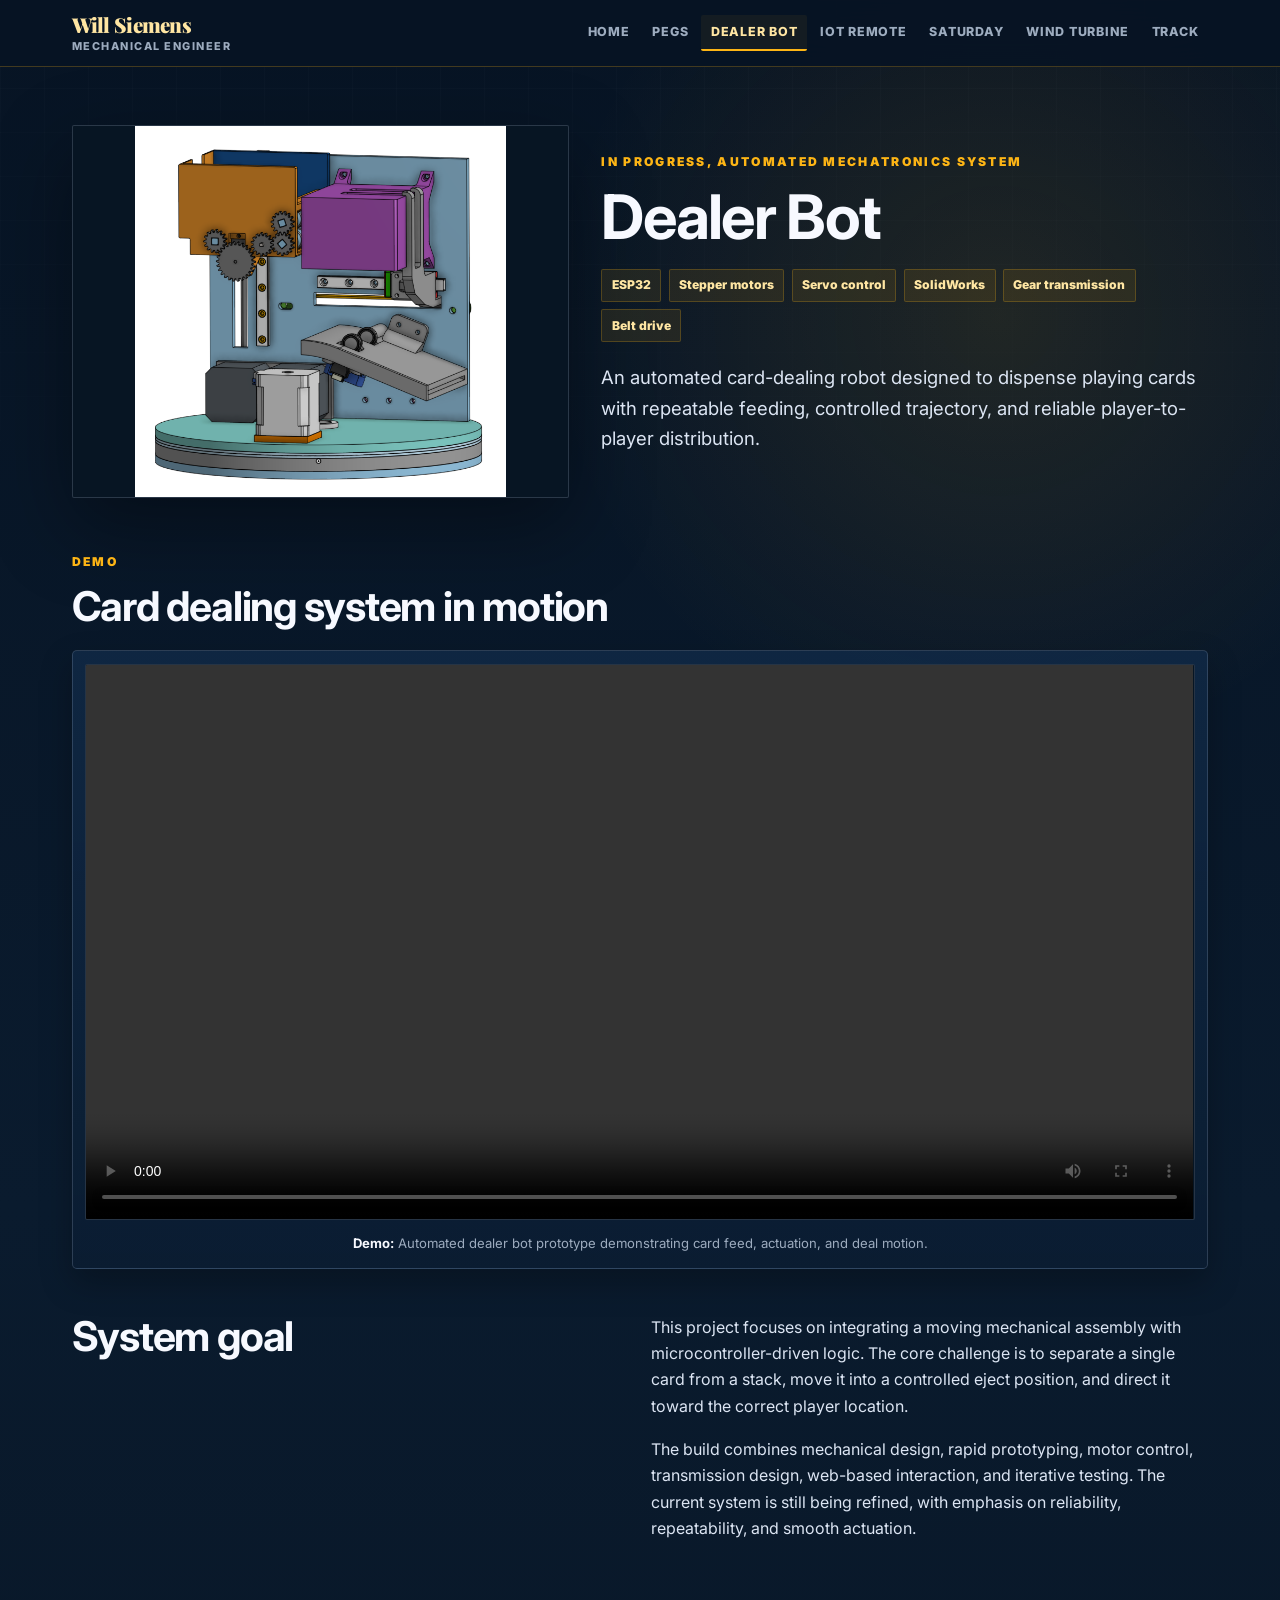
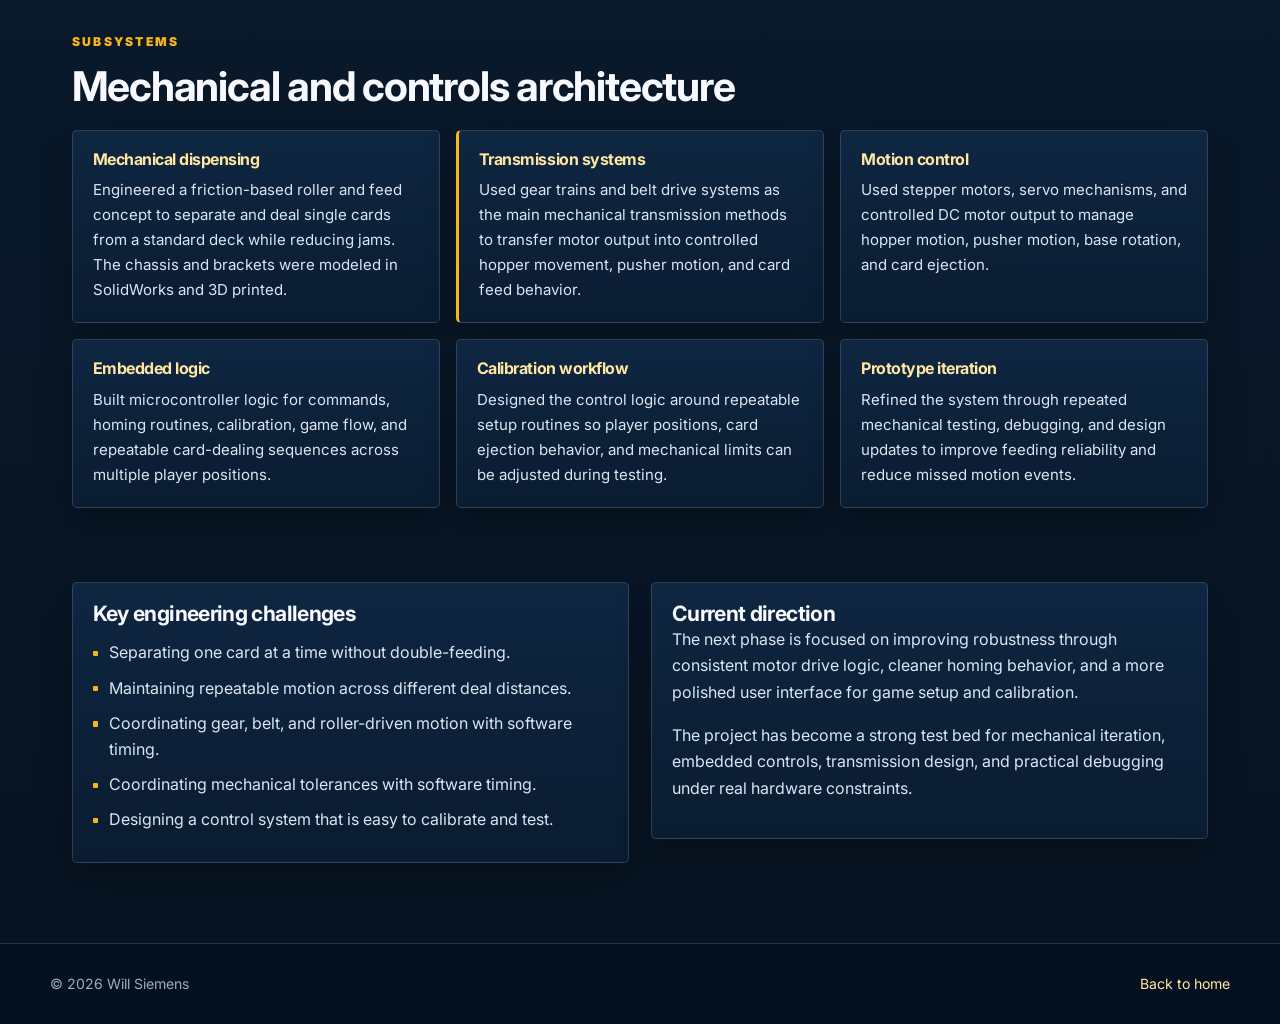
==== dealer-bot.html @ 1d6b85e0 "Update dealer-bot.html" ====
<!DOCTYPE html>
<html lang="en">
<head>
    <meta charset="UTF-8">
    <meta name="viewport" content="width=device-width, initial-scale=1.0">
    <title>Dealer Bot | Will Siemens</title>
    <meta name="description" content="Automated dealer bot mechatronics project by Will Siemens, integrating mechanical dispensing, motors, transmission systems, and embedded control.">
    <link rel="preconnect" href="https://fonts.googleapis.com">
    <link rel="preconnect" href="https://fonts.gstatic.com" crossorigin>
    <link href="https://fonts.googleapis.com/css2?family=Inter:wght@400;500;600;700;800;900&family=Playfair+Display:wght@700;800;900&display=swap" rel="stylesheet">
    <link rel="stylesheet" href="style.css">
    <script src="script.js" defer></script>

    <style>
        /* Dealer Bot page-only video styling */
        .demo-video-box {
            background: linear-gradient(180deg, rgba(16, 41, 70, 0.86), rgba(11, 29, 50, 0.94));
            border: 1px solid var(--line);
            border-radius: var(--radius);
            box-shadow: var(--shadow-sm);
            padding: 0.8rem;
            overflow: hidden;
        }

        .demo-video-box video {
            width: 100%;
            display: block;
            border-radius: var(--radius-sm);
            background: #071523;
            border: 1px solid rgba(179, 194, 218, 0.18);
            max-height: 660px;
            object-fit: contain;
        }

        .demo-video-box .caption {
            margin-top: 0.8rem;
        }

        .dealer-highlight {
            border-left: 3px solid var(--california-gold);
        }
    </style>
</head>
<body>
    <header class="site-header">
        <nav class="nav-shell" aria-label="Primary navigation">
            <a class="brand" href="index.html">
                <span class="brand-name">Will Siemens</span>
                <span class="brand-tagline">Mechanical Engineer</span>
            </a>
            <ul class="nav-links">
                <li><a href="index.html">Home</a></li>
                <li><a href="pegs.html">PeGS</a></li>
                <li><a class="active" href="dealer-bot.html" aria-current="page">Dealer Bot</a></li>
                <li><a href="iot-remote.html">IoT Remote</a></li>
                <li><a href="saturday-projects.html">Saturday</a></li>
                <li><a href="wind-turbine.html">Wind Turbine</a></li>
                <li><a href="track.html">Track</a></li>
            </ul>
        </nav>
    </header>

    <main class="page-shell">
        <section class="project-hero reverse">
            <div class="project-copy">
                <p class="eyebrow">In progress, automated mechatronics system</p>
                <h1>Dealer Bot</h1>
                <div class="project-meta">
                    <span class="meta-pill">ESP32</span>
                    <span class="meta-pill">Stepper motors</span>
                    <span class="meta-pill">Servo control</span>
                    <span class="meta-pill">SolidWorks</span>
                    <span class="meta-pill">Gear transmission</span>
                    <span class="meta-pill">Belt drive</span>
                </div>
                <p class="lede">An automated card-dealing robot designed to dispense playing cards with repeatable feeding, controlled trajectory, and reliable player-to-player distribution.</p>
            </div>
            <div class="project-media contain">
                <img src="photos/Screenshot 2026-03-20 115500.png" alt="Dealer bot CAD or prototype image">
            </div>
        </section>

        <section class="section-tight">
            <div class="section-header">
                <div>
                    <p class="eyebrow">Demo</p>
                    <h2>Card dealing system in motion</h2>
                </div>
            </div>

            <div class="demo-video-box">
                <video controls preload="metadata" playsinline>
                    <source src="photos/Demo.MOV" type="video/quicktime">
                    Your browser does not support this video format. Try converting Demo.MOV to Demo.mp4 and updating the source path.
                </video>
                <p class="caption"><strong>Demo:</strong> Automated dealer bot prototype demonstrating card feed, actuation, and deal motion.</p>
            </div>
        </section>

        <section class="two-column section-tight">
            <div>
                <h2>System goal</h2>
            </div>
            <div>
                <p>This project focuses on integrating a moving mechanical assembly with microcontroller-driven logic. The core challenge is to separate a single card from a stack, move it into a controlled eject position, and direct it toward the correct player location.</p>
                <p>The build combines mechanical design, rapid prototyping, motor control, transmission design, web-based interaction, and iterative testing. The current system is still being refined, with emphasis on reliability, repeatability, and smooth actuation.</p>
            </div>
        </section>

        <section class="section">
            <div class="section-header">
                <div>
                    <p class="eyebrow">Subsystems</p>
                    <h2>Mechanical and controls architecture</h2>
                </div>
            </div>
            <div class="specs-grid">
                <div class="spec-box">
                    <h4>Mechanical dispensing</h4>
                    <p>Engineered a friction-based roller and feed concept to separate and deal single cards from a standard deck while reducing jams. The chassis and brackets were modeled in SolidWorks and 3D printed.</p>
                </div>
                <div class="spec-box dealer-highlight">
                    <h4>Transmission systems</h4>
                    <p>Used gear trains and belt drive systems as the main mechanical transmission methods to transfer motor output into controlled hopper movement, pusher motion, and card feed behavior.</p>
                </div>
                <div class="spec-box">
                    <h4>Motion control</h4>
                    <p>Used stepper motors, servo mechanisms, and controlled DC motor output to manage hopper motion, pusher motion, base rotation, and card ejection.</p>
                </div>
                <div class="spec-box">
                    <h4>Embedded logic</h4>
                    <p>Built microcontroller logic for commands, homing routines, calibration, game flow, and repeatable card-dealing sequences across multiple player positions.</p>
                </div>
                <div class="spec-box">
                    <h4>Calibration workflow</h4>
                    <p>Designed the control logic around repeatable setup routines so player positions, card ejection behavior, and mechanical limits can be adjusted during testing.</p>
                </div>
                <div class="spec-box">
                    <h4>Prototype iteration</h4>
                    <p>Refined the system through repeated mechanical testing, debugging, and design updates to improve feeding reliability and reduce missed motion events.</p>
                </div>
            </div>
        </section>

        <section class="section two-column">
            <div class="feature-panel">
                <h3>Key engineering challenges</h3>
                <ul class="clean-list">
                    <li>Separating one card at a time without double-feeding.</li>
                    <li>Maintaining repeatable motion across different deal distances.</li>
                    <li>Coordinating gear, belt, and roller-driven motion with software timing.</li>
                    <li>Coordinating mechanical tolerances with software timing.</li>
                    <li>Designing a control system that is easy to calibrate and test.</li>
                </ul>
            </div>
            <div class="feature-panel">
                <h3>Current direction</h3>
                <p>The next phase is focused on improving robustness through consistent motor drive logic, cleaner homing behavior, and a more polished user interface for game setup and calibration.</p>
                <p>The project has become a strong test bed for mechanical iteration, embedded controls, transmission design, and practical debugging under real hardware constraints.</p>
            </div>
        </section>
    </main>

    <footer class="site-footer">
        <div class="footer-shell">
            <span>© 2026 Will Siemens</span>
            <span><a href="index.html">Back to home</a></span>
        </div>
    </footer>
</body>
</html>
---- style.css ----
/* ============================================================
   Will Siemens Portfolio
   Dark UC Berkeley inspired static portfolio styling
   ============================================================ */

:root {
    --berkeley-blue: #003262;
    --berkeley-blue-dark: #061423;
    --berkeley-blue-deep: #081a2d;
    --berkeley-blue-mid: #102746;
    --california-gold: #fdb515;
    --gold-deep: #caa54b;
    --gold-soft: #ffe6a3;
    --ink: #f7f9ff;
    --ink-soft: #dce5f3;
    --muted: #9dacbf;
    --surface: #0c1d33;
    --surface-2: #102946;
    --surface-3: #162f4f;
    --line: rgba(179, 194, 218, 0.2);
    --line-strong: rgba(253, 181, 21, 0.45);
    --shadow-sm: 0 14px 32px rgba(0, 0, 0, 0.26);
    --shadow-md: 0 28px 80px rgba(0, 0, 0, 0.38);
    --radius: 5px;
    --radius-sm: 2px;
    --max-width: 1180px;
}

* {
    box-sizing: border-box;
    margin: 0;
    padding: 0;
}

html {
    scroll-behavior: smooth;
    background: var(--berkeley-blue-dark);
}

body {
    font-family: "Inter", -apple-system, BlinkMacSystemFont, "Segoe UI", sans-serif;
    color: var(--ink);
    background:
        radial-gradient(circle at 78% 12%, rgba(253, 181, 21, 0.1), transparent 28rem),
        linear-gradient(180deg, #071424 0%, #0a1b2e 46%, #071321 100%);
    line-height: 1.65;
    min-height: 100vh;
    -webkit-font-smoothing: antialiased;
    text-rendering: optimizeLegibility;
}

body::before {
    content: "";
    position: fixed;
    inset: 0;
    pointer-events: none;
    background-image:
        linear-gradient(rgba(255, 255, 255, 0.022) 1px, transparent 1px),
        linear-gradient(90deg, rgba(255, 255, 255, 0.022) 1px, transparent 1px);
    background-size: 44px 44px;
    mask-image: linear-gradient(180deg, rgba(0, 0, 0, 0.7), transparent 74%);
}

img {
    max-width: 100%;
    display: block;
}

a {
    color: inherit;
}

p {
    color: var(--ink-soft);
    font-size: 1rem;
    margin-bottom: 1.05rem;
}

ul {
    padding-left: 1.15rem;
    color: var(--ink-soft);
}

li {
    margin-bottom: 0.55rem;
}

strong {
    color: var(--ink);
}

/* Header */
.site-header {
    position: sticky;
    top: 0;
    z-index: 20;
    background: rgba(7, 20, 36, 0.93);
    border-bottom: 1px solid rgba(253, 181, 21, 0.24);
    backdrop-filter: blur(18px);
}

.nav-shell {
    max-width: var(--max-width);
    margin: 0 auto;
    padding: 0.85rem 1.35rem;
    display: flex;
    align-items: center;
    justify-content: space-between;
    gap: 1.25rem;
}

.brand {
    text-decoration: none;
    display: flex;
    flex-direction: column;
    line-height: 1.1;
    min-width: 170px;
}

.brand-name {
    font-family: "Playfair Display", Georgia, serif;
    font-weight: 900;
    letter-spacing: -0.035em;
    font-size: 1.28rem;
    color: var(--gold-soft);
}

.brand-tagline {
    margin-top: 0.28rem;
    color: var(--muted);
    font-size: 0.68rem;
    font-weight: 800;
    letter-spacing: 0.14em;
    text-transform: uppercase;
}

.nav-links {
    display: flex;
    align-items: center;
    justify-content: flex-end;
    flex-wrap: wrap;
    gap: 0.18rem;
    list-style: none;
    padding: 0;
}

.nav-links li {
    margin: 0;
}

.nav-links a {
    display: inline-flex;
    align-items: center;
    min-height: 2.15rem;
    text-decoration: none;
    color: var(--muted);
    font-size: 0.78rem;
    font-weight: 800;
    letter-spacing: 0.06em;
    text-transform: uppercase;
    padding: 0.42rem 0.62rem;
    border-radius: var(--radius-sm);
    border-bottom: 2px solid transparent;
    transition: color 0.18s ease, border-color 0.18s ease, background 0.18s ease;
}

.nav-links a:hover,
.nav-links a.active {
    color: var(--gold-soft);
    background: rgba(253, 181, 21, 0.055);
    border-color: var(--california-gold);
}

/* Layout */
.page-shell {
    position: relative;
    z-index: 1;
    max-width: var(--max-width);
    margin: 0 auto;
    padding: 3.6rem 1.35rem 5rem;
}

.section {
    margin-top: 4.6rem;
}

.section-tight {
    margin-top: 2.8rem;
}

.section-header {
    display: flex;
    align-items: flex-end;
    justify-content: space-between;
    gap: 2rem;
    margin-bottom: 1.35rem;
}

.eyebrow {
    color: var(--california-gold);
    font-size: 0.76rem;
    font-weight: 900;
    letter-spacing: 0.19em;
    text-transform: uppercase;
    margin-bottom: 0.75rem;
}

h1,
h2,
h3,
h4 {
    color: var(--ink);
    letter-spacing: -0.03em;
    line-height: 1.08;
    overflow-wrap: anywhere;
}

h1 {
    font-size: clamp(2.45rem, 5.2vw, 4.6rem);
    max-width: 900px;
}

h2 {
    font-size: clamp(1.75rem, 3.2vw, 2.8rem);
}

h3 {
    font-size: clamp(1.16rem, 1.65vw, 1.55rem);
}

h4 {
    font-size: 1rem;
    margin-bottom: 0.65rem;
}

.lede {
    font-size: clamp(1.02rem, 1.45vw, 1.16rem);
    max-width: 760px;
    color: var(--ink-soft);
}

.muted {
    color: var(--muted);
}

/* Page reveal animation */
.reveal-on-scroll {
    opacity: 0;
    transform: translateY(18px);
    transition: opacity 0.65s ease, transform 0.65s ease;
}

.reveal-on-scroll.is-visible {
    opacity: 1;
    transform: translateY(0);
}

@media (prefers-reduced-motion: reduce) {
    html {
        scroll-behavior: auto;
    }

    .reveal-on-scroll {
        opacity: 1;
        transform: none;
        transition: none;
    }

    .btn,
    .project-card {
        transition: none;
    }
}

/* Buttons */
.button-row {
    display: flex;
    flex-wrap: wrap;
    gap: 0.75rem;
    margin-top: 1.45rem;
}

.btn {
    display: inline-flex;
    align-items: center;
    justify-content: center;
    text-decoration: none;
    border-radius: var(--radius-sm);
    padding: 0.78rem 1rem;
    min-height: 2.75rem;
    font-weight: 900;
    font-size: 0.86rem;
    letter-spacing: 0.01em;
    border: 1px solid transparent;
    transition: transform 0.18s ease, box-shadow 0.18s ease, background 0.18s ease, border-color 0.18s ease;
}

.btn:hover {
    transform: translateY(-2px);
}

.btn-primary {
    background: var(--california-gold);
    color: #061423;
    border-color: var(--california-gold);
    box-shadow: 0 13px 30px rgba(253, 181, 21, 0.18);
}

.btn-primary:hover {
    background: var(--gold-soft);
    border-color: var(--gold-soft);
}

.btn-secondary {
    background: rgba(255, 255, 255, 0.035);
    color: var(--ink);
    border-color: var(--line);
}

.btn-secondary:hover {
    background: rgba(255, 255, 255, 0.075);
    border-color: rgba(253, 181, 21, 0.32);
}

/* Home */
.home-hero {
    position: relative;
    display: grid;
    grid-template-columns: minmax(0, 1.04fr) minmax(280px, 0.72fr);
    gap: clamp(1.8rem, 5vw, 4.25rem);
    align-items: center;
    min-height: min(720px, calc(100vh - 5rem));
    padding: clamp(1.5rem, 4vw, 3rem) 0 clamp(2rem, 4vw, 3.5rem);
}

.home-hero::before {
    content: "";
    position: absolute;
    left: -1.35rem;
    right: -1.35rem;
    top: 0;
    bottom: 0;
    background:
        linear-gradient(90deg, rgba(253, 181, 21, 0.075), transparent 24%),
        linear-gradient(135deg, rgba(16, 41, 70, 0.82), rgba(8, 26, 45, 0.58));
    border-top: 1px solid rgba(253, 181, 21, 0.18);
    border-bottom: 1px solid rgba(253, 181, 21, 0.18);
    z-index: -1;
}

.home-copy {
    min-width: 0;
    padding: 1rem 0;
}

.home-title {
    font-family: "Playfair Display", Georgia, serif;
    font-size: clamp(4.1rem, 12vw, 8.4rem);
    line-height: 0.88;
    letter-spacing: -0.06em;
    max-width: 760px;
    margin: 0 0 1.25rem;
}

.home-title span {
    display: block;
}

.home-title span:last-child {
    color: var(--gold-deep);
}

.home-subtitle {
    color: var(--ink);
    font-size: clamp(1.2rem, 2.2vw, 1.6rem);
    font-weight: 700;
    letter-spacing: -0.03em;
    max-width: 680px;
    margin-bottom: 0.7rem;
}

.credential-line {
    color: var(--gold-soft);
    font-size: 0.88rem;
    font-weight: 850;
    letter-spacing: 0.08em;
    text-transform: uppercase;
    margin: 1.25rem 0 0.25rem;
}

.credential-line span {
    color: var(--muted);
    margin: 0 0.45rem;
}

.home-portrait {
    position: relative;
    min-width: 0;
}

.portrait-frame {
    position: relative;
    border: 1px solid rgba(253, 181, 21, 0.28);
    background: linear-gradient(180deg, rgba(255, 255, 255, 0.04), rgba(255, 255, 255, 0.01));
    padding: 0.7rem;
    box-shadow: var(--shadow-md);
}

.portrait-frame::before {
    content: "";
    position: absolute;
    left: -0.85rem;
    bottom: -0.85rem;
    width: 62%;
    height: 52%;
    border-left: 3px solid var(--california-gold);
    border-bottom: 3px solid var(--california-gold);
    z-index: -1;
}

.portrait-frame img {
    width: 100%;
    height: clamp(340px, 52vh, 540px);
    object-fit: cover;
    object-position: center 18%;
    border-radius: var(--radius-sm);
    filter: saturate(0.96) contrast(1.02);
}

.project-grid,
.skills-grid,
.specs-grid,
.stats-grid {
    display: grid;
    gap: 1rem;
}

.project-grid {
    grid-template-columns: repeat(3, minmax(0, 1fr));
}

.skills-grid,
.specs-grid {
    grid-template-columns: repeat(3, minmax(0, 1fr));
}

.card,
.project-card,
.spec-box,
.stat-card,
.feature-panel,
.image-box,
.media-card,
.credit-block {
    background: linear-gradient(180deg, rgba(16, 41, 70, 0.86), rgba(11, 29, 50, 0.94));
    border: 1px solid var(--line);
    border-radius: var(--radius);
    box-shadow: var(--shadow-sm);
}

.project-card {
    overflow: hidden;
    text-decoration: none;
    color: inherit;
    display: flex;
    flex-direction: column;
    min-height: 100%;
    transition: transform 0.2s ease, box-shadow 0.2s ease, border-color 0.2s ease;
}

.project-card:hover {
    transform: translateY(-4px);
    border-color: rgba(253, 181, 21, 0.42);
    box-shadow: var(--shadow-md);
}

.project-card img {
    width: 100%;
    height: 198px;
    object-fit: cover;
    border-bottom: 1px solid var(--line);
}

.project-card-body {
    padding: 1.1rem;
    display: flex;
    flex-direction: column;
    flex: 1;
}

.project-card-body p {
    font-size: 0.92rem;
    margin: 0;
}

.project-card-body h3 {
    margin-bottom: 0.55rem;
}

.tag-row {
    display: flex;
    flex-wrap: wrap;
    gap: 0.38rem;
    margin-top: auto;
    padding-top: 1rem;
}

.tag,
.meta-pill {
    display: inline-flex;
    align-items: center;
    border-radius: var(--radius-sm);
    background: rgba(253, 181, 21, 0.09);
    border: 1px solid rgba(253, 181, 21, 0.22);
    color: var(--gold-soft);
    font-weight: 850;
}

.tag {
    font-size: 0.68rem;
    padding: 0.24rem 0.46rem;
    letter-spacing: 0.02em;
}

.skill-card,
.feature-panel,
.spec-box {
    padding: 1.25rem;
}

.skill-card h4,
.spec-box h4 {
    color: var(--gold-soft);
}

.clean-list {
    list-style: none;
    padding: 0;
    margin-top: 0.85rem;
}

.clean-list li {
    position: relative;
    padding-left: 1rem;
}

.clean-list li::before {
    content: "";
    position: absolute;
    left: 0;
    top: 0.72rem;
    width: 0.34rem;
    height: 0.34rem;
    background: var(--california-gold);
    border-radius: 1px;
}

.contact-card {
    display: grid;
    grid-template-columns: minmax(0, 1fr) auto;
    gap: 2rem;
    align-items: center;
    background: linear-gradient(135deg, rgba(0, 50, 98, 0.9), rgba(11, 30, 51, 0.95));
    color: var(--ink);
    border: 1px solid var(--line-strong);
    border-left: 3px solid var(--california-gold);
    border-radius: var(--radius);
    padding: clamp(1.35rem, 3vw, 2.25rem);
    box-shadow: var(--shadow-md);
}

.contact-card h2,
.contact-card p {
    color: var(--ink);
}

.contact-card p {
    opacity: 0.82;
    margin-bottom: 0;
}

.contact-card .btn-primary {
    box-shadow: none;
}

.contact-card .btn-secondary {
    background: rgba(255, 255, 255, 0.06);
    color: var(--ink);
    border-color: rgba(255, 255, 255, 0.18);
}

/* Project pages */
.project-hero {
    display: grid;
    grid-template-columns: minmax(0, 1fr) minmax(300px, 0.82fr);
    gap: 2rem;
    align-items: center;
    margin-bottom: 3.4rem;
}

.project-hero h1 {
    font-size: clamp(2.4rem, 4.8vw, 4.35rem);
}

.project-hero.reverse {
    grid-template-columns: minmax(300px, 0.82fr) minmax(0, 1fr);
}

.project-hero.reverse .project-copy {
    order: 2;
}

.project-hero.reverse .project-media {
    order: 1;
}

.project-copy {
    min-width: 0;
}

.project-meta {
    display: flex;
    flex-wrap: wrap;
    gap: 0.48rem;
    margin: 1.15rem 0 1.25rem;
}

.meta-pill {
    padding: 0.34rem 0.58rem;
    font-size: 0.76rem;
}

.project-media {
    min-width: 0;
}

.project-media img,
.media-card img {
    width: 100%;
    border-radius: var(--radius-sm);
    object-fit: cover;
}

.project-media img {
    max-height: 500px;
    aspect-ratio: 4 / 3;
    border: 1px solid var(--line);
    box-shadow: var(--shadow-md);
}

.project-media.contain img,
.media-card.contain img {
    object-fit: contain;
    background: #071523;
}

.spec-box p {
    margin-bottom: 0;
    font-size: 0.94rem;
}

.image-box {
    padding: 0.72rem;
    margin: 0;
    overflow: hidden;
    align-self: start;
}

.image-box img {
    border-radius: var(--radius-sm);
    width: 100%;
    height: auto;
    max-height: 560px;
    object-fit: contain;
    background: #071523;
}

.image-box.image-photo img {
    height: min(52vw, 520px);
    object-fit: cover;
    object-position: center;
}

.image-box.image-compact img {
    max-height: 340px;
    object-fit: contain;
}

.caption {
    color: var(--muted);
    font-size: 0.82rem;
    margin: 0.75rem 0 0.05rem;
    text-align: center;
}

.two-column {
    display: grid;
    grid-template-columns: repeat(2, minmax(0, 1fr));
    gap: 1.35rem;
    align-items: start;
}

.media-grid {
    display: grid;
    grid-template-columns: repeat(2, minmax(0, 1fr));
    gap: 1rem;
    align-items: start;
}

.media-grid.four {
    grid-template-columns: repeat(4, minmax(0, 1fr));
}

.media-card {
    padding: 0.7rem;
}

.media-card img {
    aspect-ratio: 4 / 3;
}

.divider {
    height: 1px;
    background: linear-gradient(90deg, transparent, rgba(253, 181, 21, 0.48), transparent);
    margin: 3.5rem 0;
}

.stats-grid {
    grid-template-columns: repeat(3, minmax(0, 1fr));
}

.stat-card {
    text-align: center;
    padding: 1.65rem 1rem;
}

.stat-card big {
    display: block;
    font-size: clamp(2rem, 4vw, 3rem);
    line-height: 1;
    color: var(--california-gold);
    font-weight: 900;
    margin-bottom: 0.45rem;
    letter-spacing: -0.05em;
}

.stat-card span {
    color: var(--ink-soft);
    font-weight: 700;
}

.credit-block {
    padding: 1.15rem;
    color: var(--muted);
    font-size: 0.9rem;
}

.credit-block h4 {
    color: var(--gold-soft);
}

.site-footer {
    position: relative;
    z-index: 1;
    border-top: 1px solid var(--line);
    padding: 1.8rem 1.35rem;
    color: var(--muted);
    background: rgba(5, 17, 31, 0.75);
}

.footer-shell {
    max-width: var(--max-width);
    margin: 0 auto;
    display: flex;
    justify-content: space-between;
    gap: 1rem;
    flex-wrap: wrap;
    font-size: 0.88rem;
}

.footer-shell a {
    color: var(--gold-soft);
    text-decoration: none;
}

.footer-shell a:hover {
    text-decoration: underline;
}

/* Responsive */
@media (max-width: 1020px) {
    .home-hero,
    .project-hero,
    .project-hero.reverse,
    .contact-card {
        grid-template-columns: 1fr;
    }

    .project-hero.reverse .project-copy,
    .project-hero.reverse .project-media {
        order: initial;
    }

    .project-grid,
    .skills-grid,
    .specs-grid,
    .media-grid.four {
        grid-template-columns: repeat(2, minmax(0, 1fr));
    }

    .nav-shell {
        align-items: flex-start;
        flex-direction: column;
        gap: 0.85rem;
    }

    .nav-links {
        justify-content: flex-start;
    }

    .home-hero {
        min-height: auto;
    }

    .portrait-frame img {
        height: auto;
        min-height: 0;
        max-height: none;
        aspect-ratio: 16 / 10;
    }
}

@media (max-width: 700px) {
    .page-shell {
        padding: 2rem 1rem 4rem;
    }

    .section {
        margin-top: 3.2rem;
    }

    .section-tight {
        margin-top: 2.2rem;
    }

    .project-grid,
    .skills-grid,
    .specs-grid,
    .stats-grid,
    .two-column,
    .media-grid,
    .media-grid.four {
        grid-template-columns: 1fr;
    }

    .home-hero::before {
        left: -1rem;
        right: -1rem;
    }

    .home-title {
        font-size: clamp(3.35rem, 20vw, 5.5rem);
    }

    .credential-line {
        font-size: 0.76rem;
    }

    .nav-links a {
        padding: 0.4rem 0.52rem;
        font-size: 0.74rem;
    }

    h1,
    .project-hero h1 {
        font-size: 2.35rem;
    }

    h2 {
        font-size: 1.74rem;
    }

    .button-row {
        align-items: stretch;
    }

    .btn {
        width: 100%;
    }

    .image-box.image-photo img {
        height: auto;
    }
}
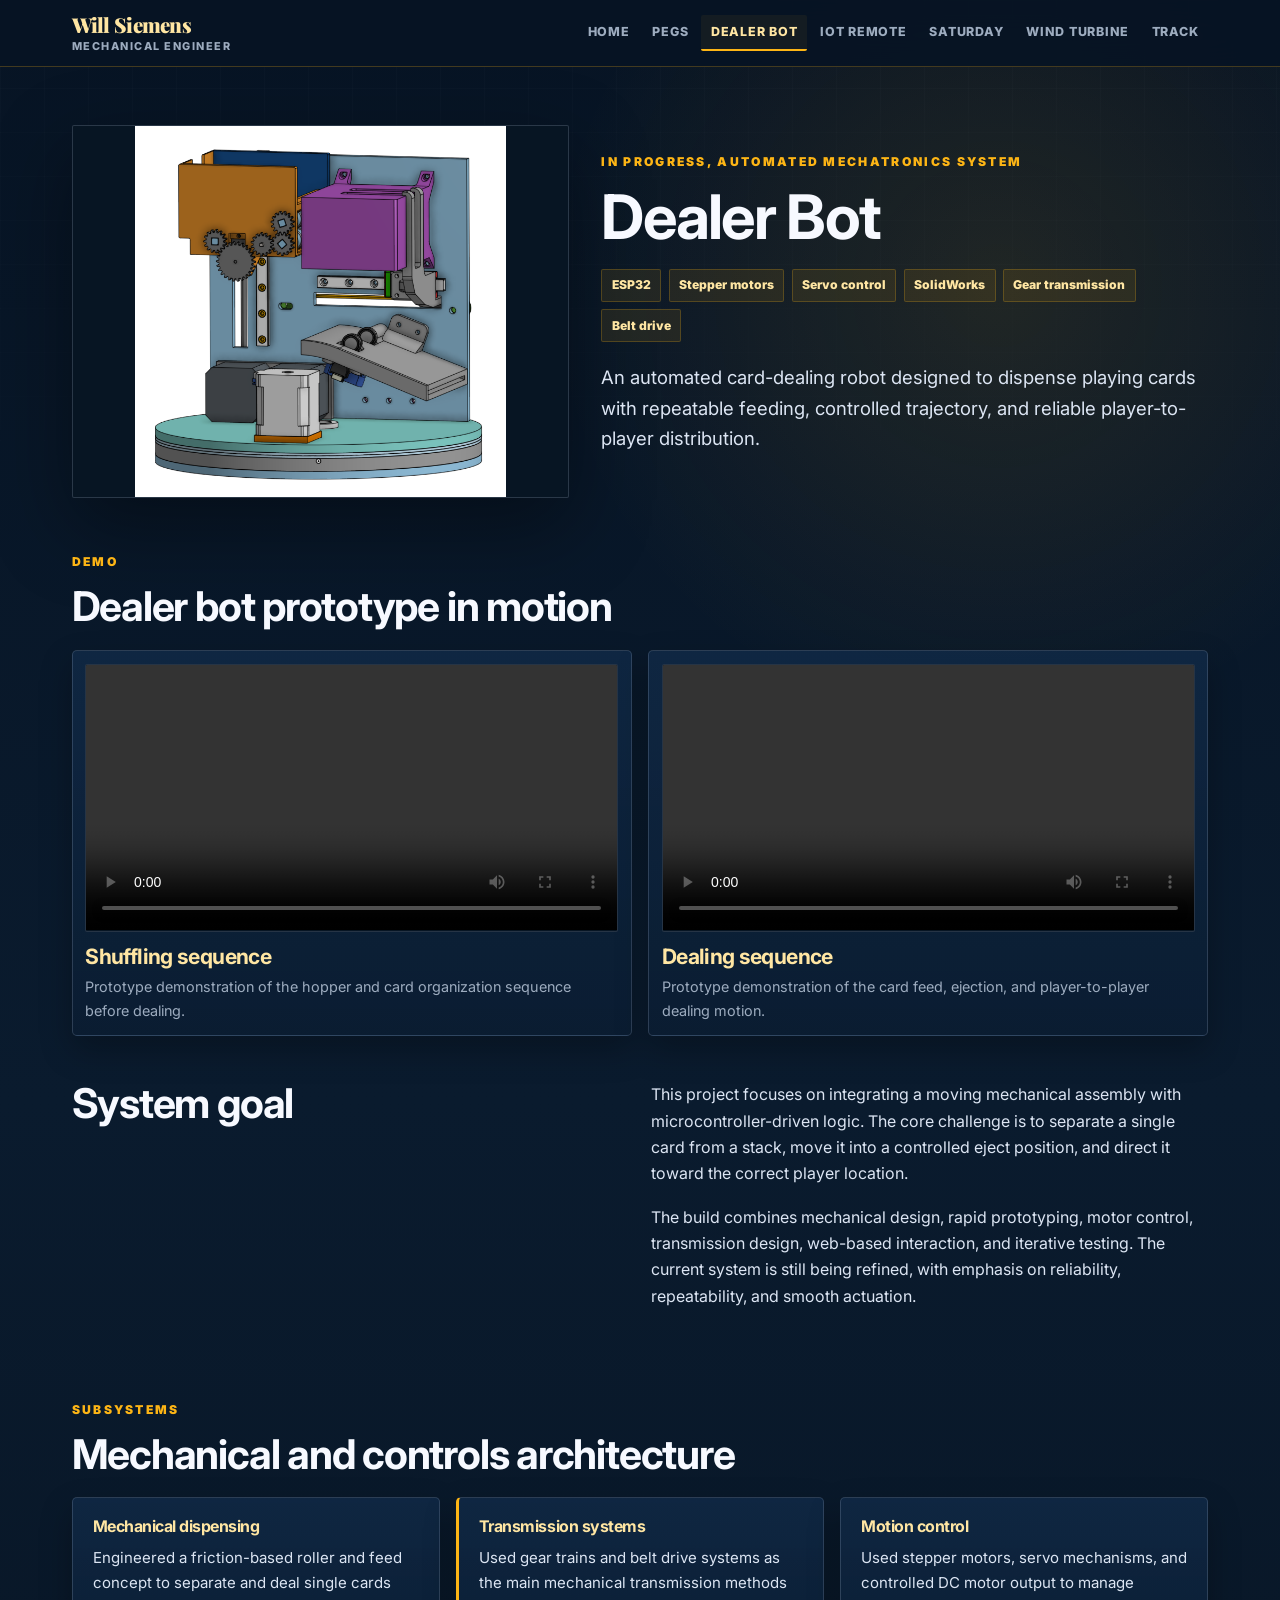
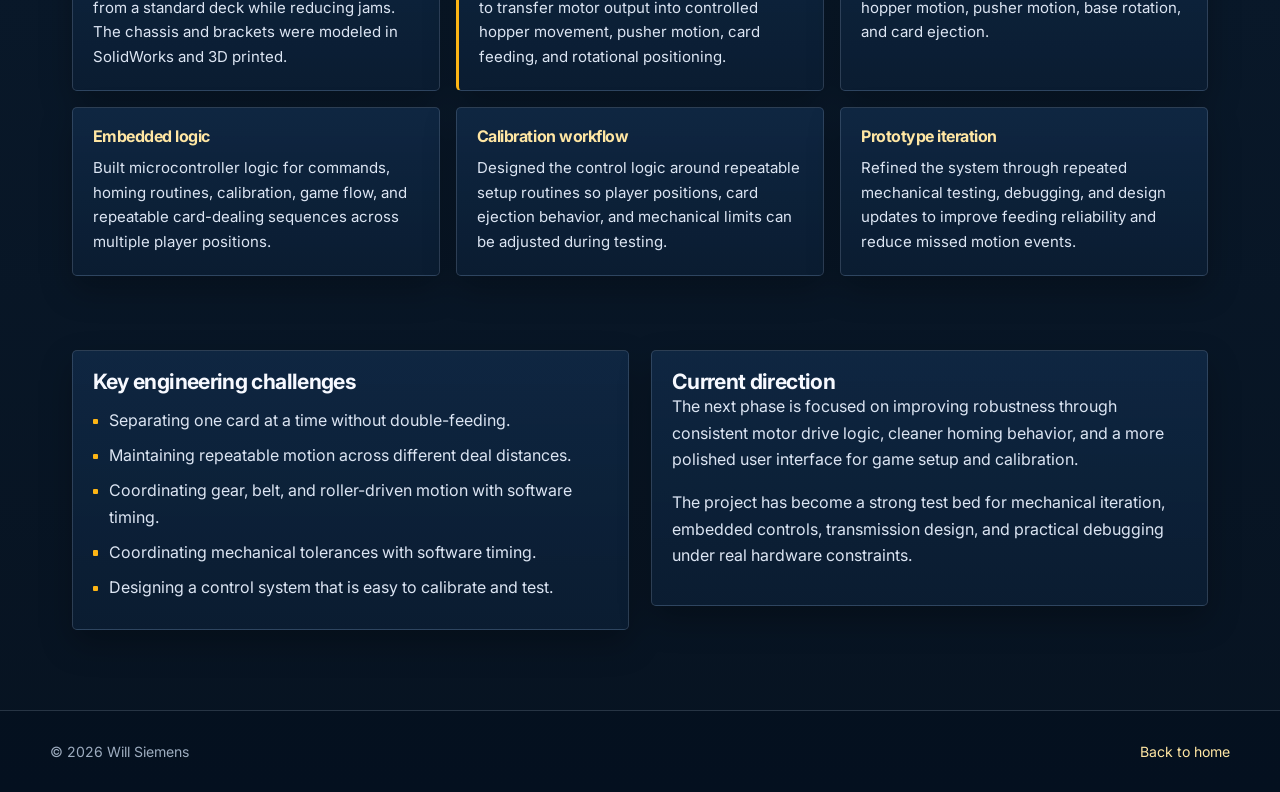
==== commit dcb08fb0: "Update dealer-bot.html" ====
--- a/dealer-bot.html
+++ b/dealer-bot.html
@@ -13,6 +13,13 @@
 
     <style>
         /* Dealer Bot page-only video styling */
+        .demo-video-grid {
+            display: grid;
+            grid-template-columns: repeat(2, minmax(0, 1fr));
+            gap: 1rem;
+            align-items: start;
+        }
+
         .demo-video-box {
             background: linear-gradient(180deg, rgba(16, 41, 70, 0.86), rgba(11, 29, 50, 0.94));
             border: 1px solid var(--line);
@@ -28,16 +35,30 @@
             border-radius: var(--radius-sm);
             background: #071523;
             border: 1px solid rgba(179, 194, 218, 0.18);
-            max-height: 660px;
+            max-height: 560px;
             object-fit: contain;
         }
 
-        .demo-video-box .caption {
-            margin-top: 0.8rem;
+        .demo-video-box h3 {
+            margin-top: 0.9rem;
+            margin-bottom: 0.4rem;
+            color: var(--gold-soft);
+        }
+
+        .demo-video-box p {
+            font-size: 0.9rem;
+            margin-bottom: 0;
+            color: var(--muted);
         }
 
         .dealer-highlight {
             border-left: 3px solid var(--california-gold);
+        }
+
+        @media (max-width: 800px) {
+            .demo-video-grid {
+                grid-template-columns: 1fr;
+            }
         }
     </style>
 </head>
@@ -84,16 +105,28 @@
             <div class="section-header">
                 <div>
                     <p class="eyebrow">Demo</p>
-                    <h2>Card dealing system in motion</h2>
-                </div>
-            </div>
-
-            <div class="demo-video-box">
-                <video controls preload="metadata" playsinline>
-                    <source src="photos/Demo.MOV" type="video/quicktime">
-                    Your browser does not support this video format. Try converting Demo.MOV to Demo.mp4 and updating the source path.
-                </video>
-                <p class="caption"><strong>Demo:</strong> Automated dealer bot prototype demonstrating card feed, actuation, and deal motion.</p>
+                    <h2>Dealer bot prototype in motion</h2>
+                </div>
+            </div>
+
+            <div class="demo-video-grid">
+                <div class="demo-video-box">
+                    <video controls preload="metadata" playsinline>
+                        <source src="photos/shuffling.mp4" type="video/mp4">
+                        Your browser does not support the video tag.
+                    </video>
+                    <h3>Shuffling sequence</h3>
+                    <p>Prototype demonstration of the hopper and card organization sequence before dealing.</p>
+                </div>
+
+                <div class="demo-video-box">
+                    <video controls preload="metadata" playsinline>
+                        <source src="photos/dealing.mp4" type="video/mp4">
+                        Your browser does not support the video tag.
+                    </video>
+                    <h3>Dealing sequence</h3>
+                    <p>Prototype demonstration of the card feed, ejection, and player-to-player dealing motion.</p>
+                </div>
             </div>
         </section>
 
@@ -119,22 +152,27 @@
                     <h4>Mechanical dispensing</h4>
                     <p>Engineered a friction-based roller and feed concept to separate and deal single cards from a standard deck while reducing jams. The chassis and brackets were modeled in SolidWorks and 3D printed.</p>
                 </div>
+
                 <div class="spec-box dealer-highlight">
                     <h4>Transmission systems</h4>
-                    <p>Used gear trains and belt drive systems as the main mechanical transmission methods to transfer motor output into controlled hopper movement, pusher motion, and card feed behavior.</p>
-                </div>
+                    <p>Used gear trains and belt drive systems as the main mechanical transmission methods to transfer motor output into controlled hopper movement, pusher motion, card feeding, and rotational positioning.</p>
+                </div>
+
                 <div class="spec-box">
                     <h4>Motion control</h4>
                     <p>Used stepper motors, servo mechanisms, and controlled DC motor output to manage hopper motion, pusher motion, base rotation, and card ejection.</p>
                 </div>
+
                 <div class="spec-box">
                     <h4>Embedded logic</h4>
                     <p>Built microcontroller logic for commands, homing routines, calibration, game flow, and repeatable card-dealing sequences across multiple player positions.</p>
                 </div>
+
                 <div class="spec-box">
                     <h4>Calibration workflow</h4>
                     <p>Designed the control logic around repeatable setup routines so player positions, card ejection behavior, and mechanical limits can be adjusted during testing.</p>
                 </div>
+
                 <div class="spec-box">
                     <h4>Prototype iteration</h4>
                     <p>Refined the system through repeated mechanical testing, debugging, and design updates to improve feeding reliability and reduce missed motion events.</p>
@@ -153,6 +191,7 @@
                     <li>Designing a control system that is easy to calibrate and test.</li>
                 </ul>
             </div>
+
             <div class="feature-panel">
                 <h3>Current direction</h3>
                 <p>The next phase is focused on improving robustness through consistent motor drive logic, cleaner homing behavior, and a more polished user interface for game setup and calibration.</p>
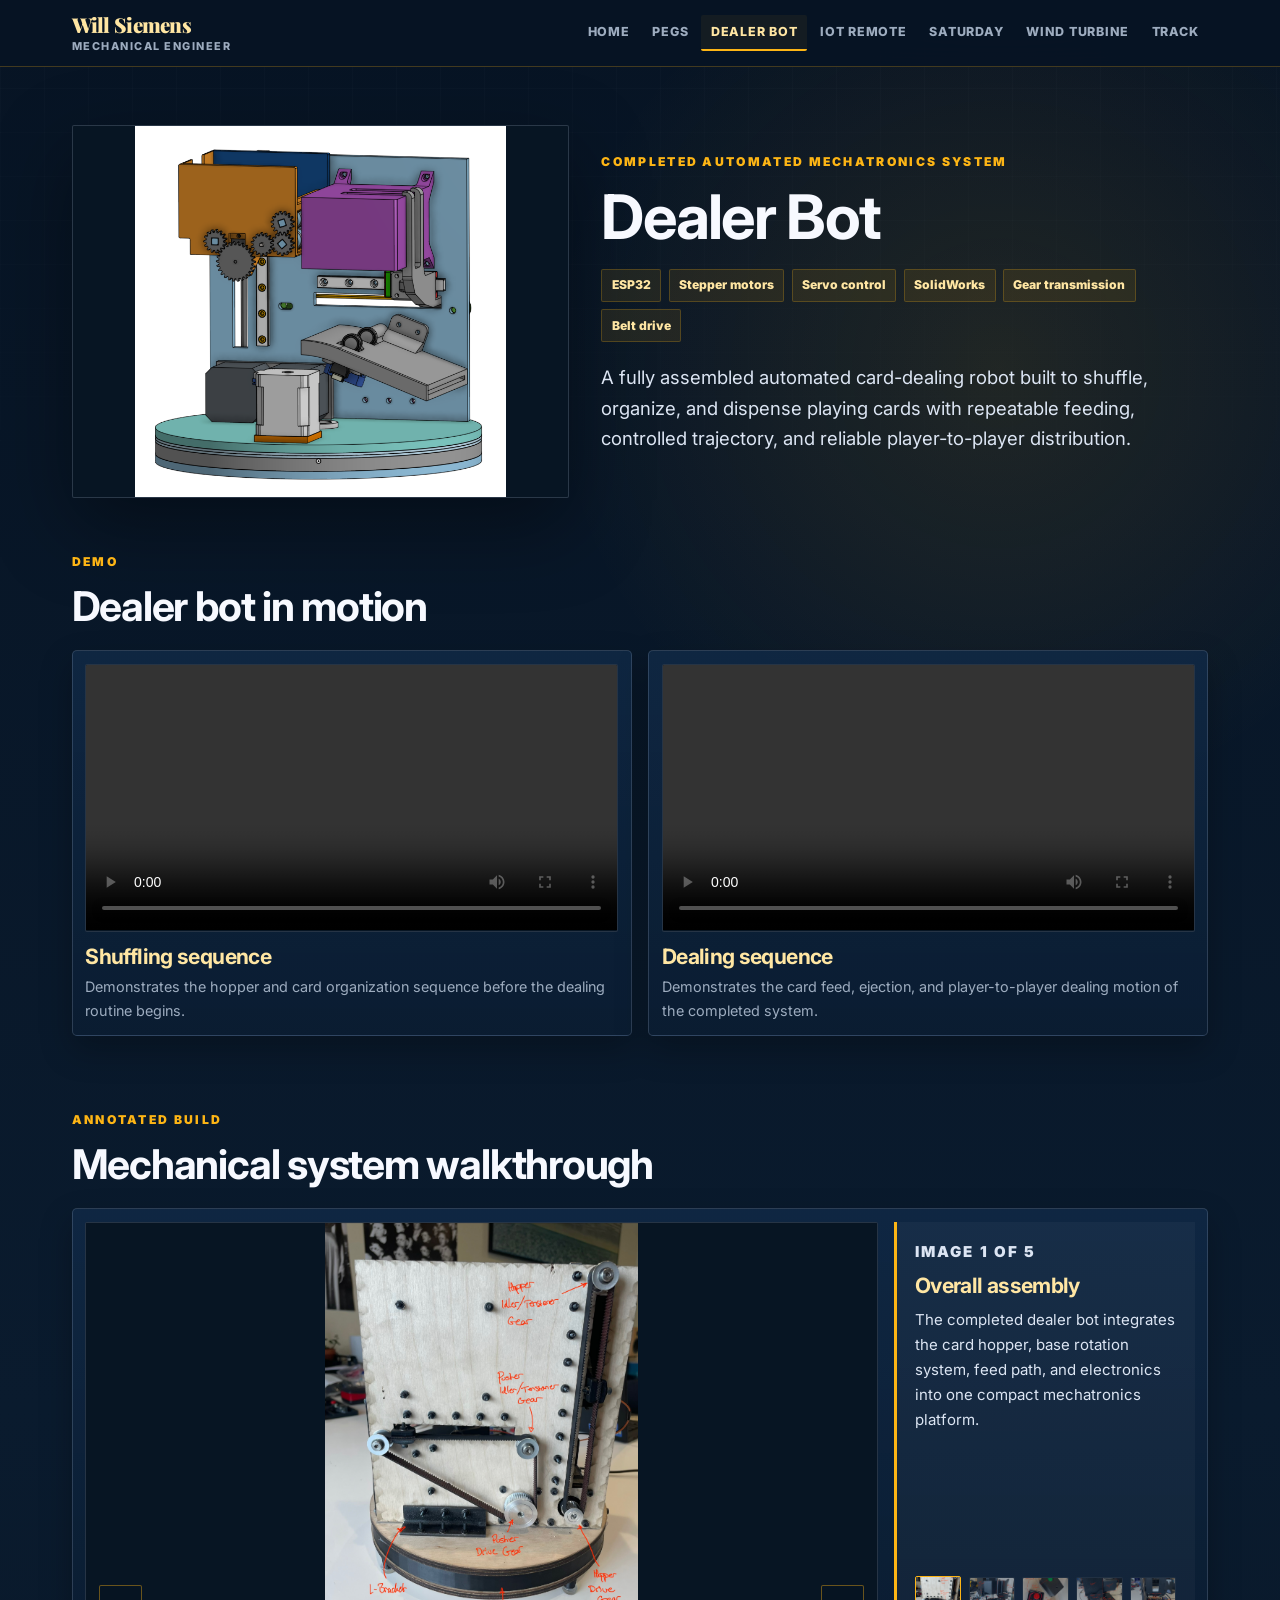
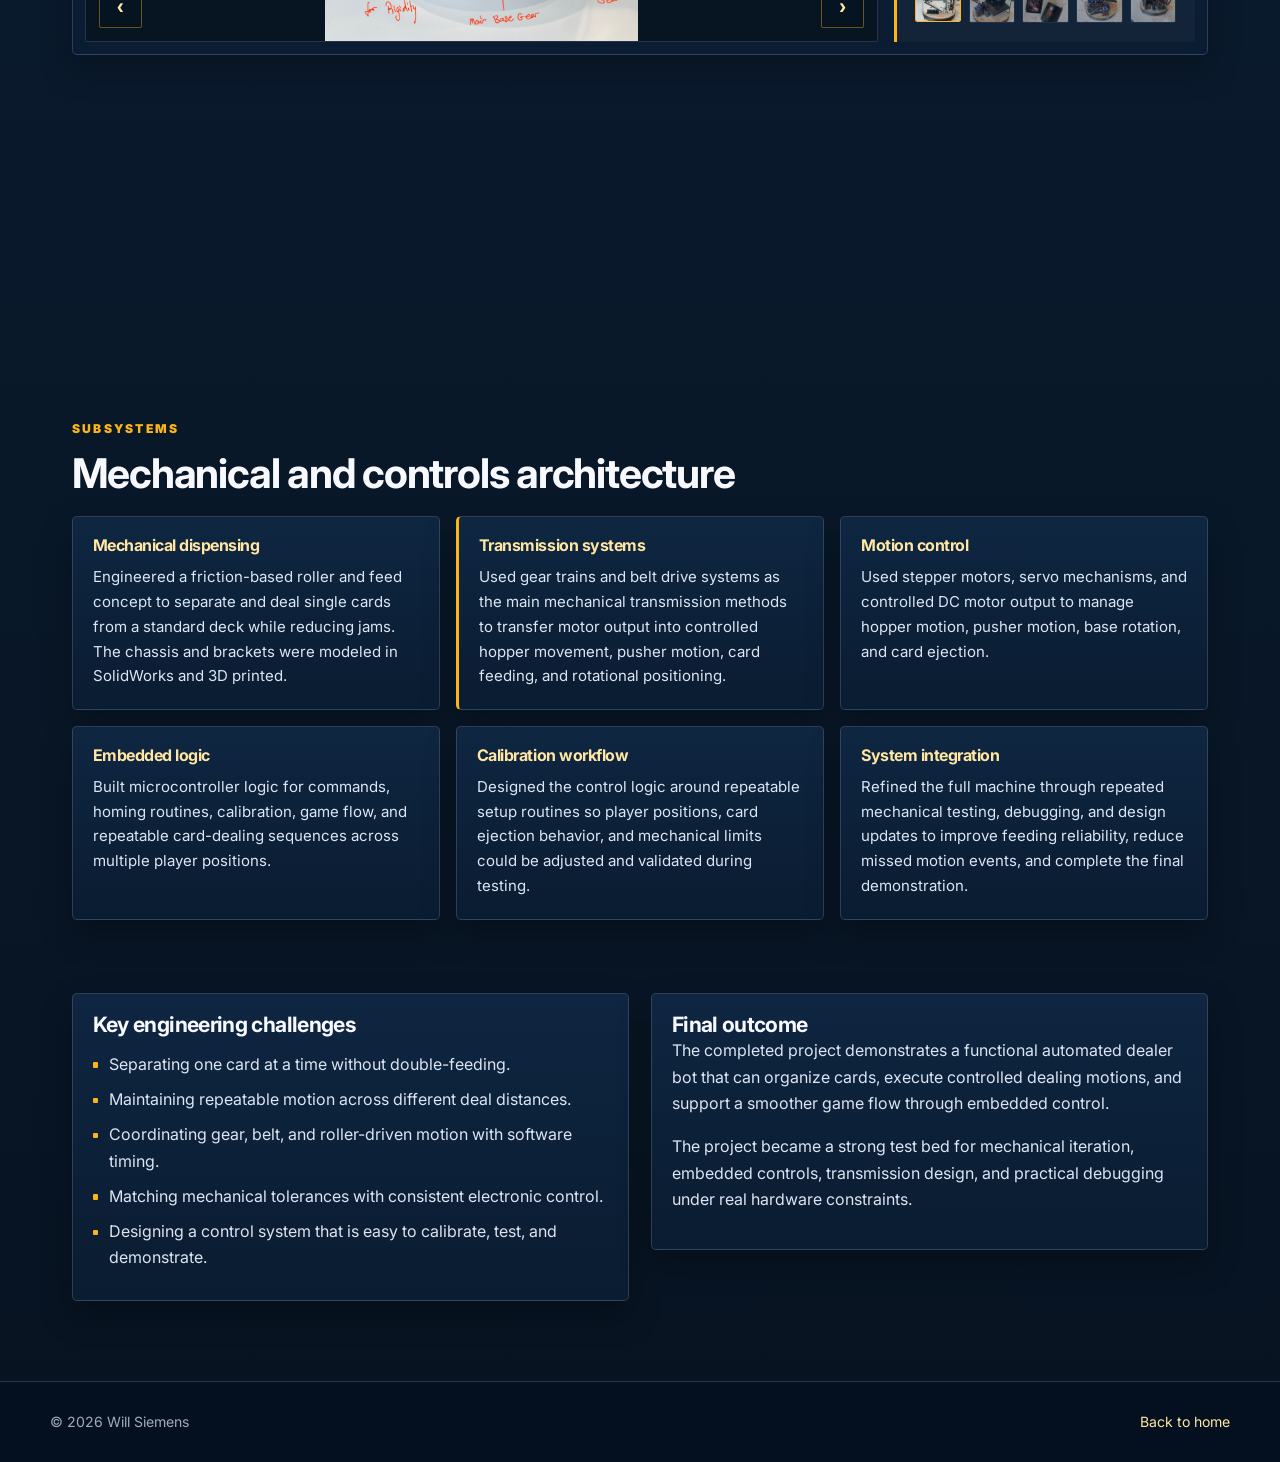
==== commit b86aa4ff: "new version w finished dealer bot" ====
--- a/dealer-bot.html
+++ b/dealer-bot.html
@@ -4,7 +4,7 @@
     <meta charset="UTF-8">
     <meta name="viewport" content="width=device-width, initial-scale=1.0">
     <title>Dealer Bot | Will Siemens</title>
-    <meta name="description" content="Automated dealer bot mechatronics project by Will Siemens, integrating mechanical dispensing, motors, transmission systems, and embedded control.">
+    <meta name="description" content="Automated dealer bot mechatronics project by Will Siemens, integrating mechanical dispensing, motors, gear and belt transmission systems, and embedded control.">
     <link rel="preconnect" href="https://fonts.googleapis.com">
     <link rel="preconnect" href="https://fonts.gstatic.com" crossorigin>
     <link href="https://fonts.googleapis.com/css2?family=Inter:wght@400;500;600;700;800;900&family=Playfair+Display:wght@700;800;900&display=swap" rel="stylesheet">
@@ -12,7 +12,7 @@
     <script src="script.js" defer></script>
 
     <style>
-        /* Dealer Bot page-only video styling */
+        /* Dealer Bot page-only styling */
         .demo-video-grid {
             display: grid;
             grid-template-columns: repeat(2, minmax(0, 1fr));
@@ -20,7 +20,8 @@
             align-items: start;
         }
 
-        .demo-video-box {
+        .demo-video-box,
+        .annotation-wheel-card {
             background: linear-gradient(180deg, rgba(16, 41, 70, 0.86), rgba(11, 29, 50, 0.94));
             border: 1px solid var(--line);
             border-radius: var(--radius);
@@ -55,9 +56,158 @@
             border-left: 3px solid var(--california-gold);
         }
 
+        .annotation-wheel {
+            display: grid;
+            grid-template-columns: minmax(0, 1fr) minmax(250px, 0.38fr);
+            gap: 1rem;
+            align-items: stretch;
+        }
+
+        .annotation-stage {
+            position: relative;
+            min-height: 420px;
+            background: #071523;
+            border: 1px solid rgba(179, 194, 218, 0.18);
+            border-radius: var(--radius-sm);
+            overflow: hidden;
+        }
+
+        .annotation-slide {
+            position: absolute;
+            inset: 0;
+            opacity: 0;
+            transform: scale(1.015);
+            transition: opacity 0.45s ease, transform 0.45s ease;
+            pointer-events: none;
+        }
+
+        .annotation-slide.is-active {
+            opacity: 1;
+            transform: scale(1);
+            pointer-events: auto;
+        }
+
+        .annotation-slide img {
+            width: 100%;
+            height: 100%;
+            object-fit: contain;
+            background: #071523;
+        }
+
+        .annotation-controls {
+            position: absolute;
+            inset: auto 0.8rem 0.8rem 0.8rem;
+            display: flex;
+            align-items: center;
+            justify-content: space-between;
+            gap: 1rem;
+            pointer-events: none;
+        }
+
+        .annotation-button {
+            pointer-events: auto;
+            appearance: none;
+            border: 1px solid rgba(253, 181, 21, 0.4);
+            background: rgba(7, 21, 35, 0.88);
+            color: var(--gold-soft);
+            border-radius: var(--radius-sm);
+            min-width: 2.65rem;
+            min-height: 2.65rem;
+            font-size: 1.35rem;
+            font-weight: 900;
+            cursor: pointer;
+            transition: transform 0.18s ease, background 0.18s ease, border-color 0.18s ease;
+        }
+
+        .annotation-button:hover {
+            transform: translateY(-2px);
+            background: rgba(253, 181, 21, 0.14);
+            border-color: var(--california-gold);
+        }
+
+        .annotation-caption-panel {
+            display: flex;
+            flex-direction: column;
+            justify-content: space-between;
+            border-left: 3px solid var(--california-gold);
+            padding: 1.15rem;
+            background: rgba(255, 255, 255, 0.03);
+        }
+
+        .annotation-caption-panel h3 {
+            color: var(--gold-soft);
+            margin-bottom: 0.65rem;
+        }
+
+        .annotation-caption-panel p {
+            color: var(--ink-soft);
+            font-size: 0.94rem;
+        }
+
+        .annotation-count {
+            color: var(--muted);
+            font-size: 0.78rem;
+            font-weight: 900;
+            letter-spacing: 0.14em;
+            text-transform: uppercase;
+            margin-bottom: 0.65rem;
+        }
+
+        .annotation-thumbs {
+            display: grid;
+            grid-template-columns: repeat(5, minmax(0, 1fr));
+            gap: 0.45rem;
+            margin-top: 1rem;
+        }
+
+        .annotation-thumb {
+            appearance: none;
+            padding: 0;
+            border: 1px solid rgba(179, 194, 218, 0.2);
+            background: #071523;
+            border-radius: var(--radius-sm);
+            overflow: hidden;
+            cursor: pointer;
+            opacity: 0.62;
+            transition: opacity 0.18s ease, border-color 0.18s ease, transform 0.18s ease;
+        }
+
+        .annotation-thumb:hover,
+        .annotation-thumb.is-active {
+            opacity: 1;
+            border-color: var(--california-gold);
+            transform: translateY(-1px);
+        }
+
+        .annotation-thumb img {
+            width: 100%;
+            aspect-ratio: 1 / 1;
+            object-fit: cover;
+        }
+
+        @media (max-width: 920px) {
+            .annotation-wheel {
+                grid-template-columns: 1fr;
+            }
+
+            .annotation-stage {
+                min-height: 360px;
+            }
+        }
+
         @media (max-width: 800px) {
             .demo-video-grid {
                 grid-template-columns: 1fr;
+            }
+        }
+
+        @media (max-width: 620px) {
+            .annotation-stage {
+                min-height: 280px;
+            }
+
+            .annotation-thumbs {
+                grid-template-columns: repeat(3, minmax(0, 1fr));
             }
         }
     </style>
@@ -84,7 +234,7 @@
     <main class="page-shell">
         <section class="project-hero reverse">
             <div class="project-copy">
-                <p class="eyebrow">In progress, automated mechatronics system</p>
+                <p class="eyebrow">Completed automated mechatronics system</p>
                 <h1>Dealer Bot</h1>
                 <div class="project-meta">
                     <span class="meta-pill">ESP32</span>
@@ -94,7 +244,7 @@
                     <span class="meta-pill">Gear transmission</span>
                     <span class="meta-pill">Belt drive</span>
                 </div>
-                <p class="lede">An automated card-dealing robot designed to dispense playing cards with repeatable feeding, controlled trajectory, and reliable player-to-player distribution.</p>
+                <p class="lede">A fully assembled automated card-dealing robot built to shuffle, organize, and dispense playing cards with repeatable feeding, controlled trajectory, and reliable player-to-player distribution.</p>
             </div>
             <div class="project-media contain">
                 <img src="photos/Screenshot 2026-03-20 115500.png" alt="Dealer bot CAD or prototype image">
@@ -105,7 +255,7 @@
             <div class="section-header">
                 <div>
                     <p class="eyebrow">Demo</p>
-                    <h2>Dealer bot prototype in motion</h2>
+                    <h2>Dealer bot in motion</h2>
                 </div>
             </div>
 
@@ -116,7 +266,7 @@
                         Your browser does not support the video tag.
                     </video>
                     <h3>Shuffling sequence</h3>
-                    <p>Prototype demonstration of the hopper and card organization sequence before dealing.</p>
+                    <p>Demonstrates the hopper and card organization sequence before the dealing routine begins.</p>
                 </div>
 
                 <div class="demo-video-box">
@@ -125,7 +275,69 @@
                         Your browser does not support the video tag.
                     </video>
                     <h3>Dealing sequence</h3>
-                    <p>Prototype demonstration of the card feed, ejection, and player-to-player dealing motion.</p>
+                    <p>Demonstrates the card feed, ejection, and player-to-player dealing motion of the completed system.</p>
+                </div>
+            </div>
+        </section>
+
+        <section class="section">
+            <div class="section-header">
+                <div>
+                    <p class="eyebrow">Annotated build</p>
+                    <h2>Mechanical system walkthrough</h2>
+                </div>
+            </div>
+
+            <div class="annotation-wheel-card">
+                <div class="annotation-wheel" data-annotation-wheel>
+                    <div class="annotation-stage" aria-live="polite">
+                        <figure class="annotation-slide is-active" data-title="Overall assembly" data-caption="The completed dealer bot integrates the card hopper, base rotation system, feed path, and electronics into one compact mechatronics platform.">
+                            <img src="photos/Annotated1.jpeg" alt="Annotated Dealer Bot system overview">
+                        </figure>
+                        <figure class="annotation-slide" data-title="Card handling path" data-caption="The card path was designed to guide individual cards from storage through controlled feeding and into the ejection region with consistent alignment.">
+                            <img src="photos/Annotated2.jpeg" alt="Annotated Dealer Bot card handling path">
+                        </figure>
+                        <figure class="annotation-slide" data-title="Transmission layout" data-caption="Gears and belt drive systems transfer motor motion into the hopper, pusher, card feed, and rotating base mechanisms used throughout the machine.">
+                            <img src="photos/Annotated3.jpeg" alt="Annotated Dealer Bot transmission layout">
+                        </figure>
+                        <figure class="annotation-slide" data-title="Electronics and controls" data-caption="The embedded control system coordinates motors, calibration routines, homing behavior, and game-specific dealing sequences.">
+                            <img src="photos/Annotated4.jpeg" alt="Annotated Dealer Bot electronics and controls">
+                        </figure>
+                        <figure class="annotation-slide" data-title="Final integrated prototype" data-caption="The final build demonstrates a complete shuffling and dealing workflow, combining mechanical design, fabrication, firmware, and system testing.">
+                            <img src="photos/Annotated5.jpeg" alt="Annotated Dealer Bot final integrated prototype">
+                        </figure>
+
+                        <div class="annotation-controls" aria-label="Annotated image controls">
+                            <button class="annotation-button" type="button" data-wheel-prev aria-label="Previous annotated image">‹</button>
+                            <button class="annotation-button" type="button" data-wheel-next aria-label="Next annotated image">›</button>
+                        </div>
+                    </div>
+
+                    <div class="annotation-caption-panel">
+                        <div>
+                            <p class="annotation-count" data-wheel-count>Image 1 of 5</p>
+                            <h3 data-wheel-title>Overall assembly</h3>
+                            <p data-wheel-caption>The completed dealer bot integrates the card hopper, base rotation system, feed path, and electronics into one compact mechatronics platform.</p>
+                        </div>
+
+                        <div class="annotation-thumbs" aria-label="Annotated image thumbnails">
+                            <button class="annotation-thumb is-active" type="button" data-wheel-thumb="0" aria-label="Show annotated image 1">
+                                <img src="photos/Annotated1.jpeg" alt="Thumbnail for annotated image 1">
+                            </button>
+                            <button class="annotation-thumb" type="button" data-wheel-thumb="1" aria-label="Show annotated image 2">
+                                <img src="photos/Annotated2.jpeg" alt="Thumbnail for annotated image 2">
+                            </button>
+                            <button class="annotation-thumb" type="button" data-wheel-thumb="2" aria-label="Show annotated image 3">
+                                <img src="photos/Annotated3.jpeg" alt="Thumbnail for annotated image 3">
+                            </button>
+                            <button class="annotation-thumb" type="button" data-wheel-thumb="3" aria-label="Show annotated image 4">
+                                <img src="photos/Annotated4.jpeg" alt="Thumbnail for annotated image 4">
+                            </button>
+                            <button class="annotation-thumb" type="button" data-wheel-thumb="4" aria-label="Show annotated image 5">
+                                <img src="photos/Annotated5.jpeg" alt="Thumbnail for annotated image 5">
+                            </button>
+                        </div>
+                    </div>
                 </div>
             </div>
         </section>
@@ -135,8 +347,8 @@
                 <h2>System goal</h2>
             </div>
             <div>
-                <p>This project focuses on integrating a moving mechanical assembly with microcontroller-driven logic. The core challenge is to separate a single card from a stack, move it into a controlled eject position, and direct it toward the correct player location.</p>
-                <p>The build combines mechanical design, rapid prototyping, motor control, transmission design, web-based interaction, and iterative testing. The current system is still being refined, with emphasis on reliability, repeatability, and smooth actuation.</p>
+                <p>This project integrates a moving mechanical assembly with microcontroller-driven logic. The core challenge was to separate a single card from a stack, move it into a controlled eject position, and direct it toward the correct player location.</p>
+                <p>The finished build combines mechanical design, rapid prototyping, motor control, transmission design, web-based interaction, and iterative testing. The final system demonstrates reliable shuffling, repeatable motion, and smooth actuation across the full card-handling sequence.</p>
             </div>
         </section>
 
@@ -170,12 +382,12 @@
 
                 <div class="spec-box">
                     <h4>Calibration workflow</h4>
-                    <p>Designed the control logic around repeatable setup routines so player positions, card ejection behavior, and mechanical limits can be adjusted during testing.</p>
+                    <p>Designed the control logic around repeatable setup routines so player positions, card ejection behavior, and mechanical limits could be adjusted and validated during testing.</p>
                 </div>
 
                 <div class="spec-box">
-                    <h4>Prototype iteration</h4>
-                    <p>Refined the system through repeated mechanical testing, debugging, and design updates to improve feeding reliability and reduce missed motion events.</p>
+                    <h4>System integration</h4>
+                    <p>Refined the full machine through repeated mechanical testing, debugging, and design updates to improve feeding reliability, reduce missed motion events, and complete the final demonstration.</p>
                 </div>
             </div>
         </section>
@@ -187,15 +399,15 @@
                     <li>Separating one card at a time without double-feeding.</li>
                     <li>Maintaining repeatable motion across different deal distances.</li>
                     <li>Coordinating gear, belt, and roller-driven motion with software timing.</li>
-                    <li>Coordinating mechanical tolerances with software timing.</li>
-                    <li>Designing a control system that is easy to calibrate and test.</li>
+                    <li>Matching mechanical tolerances with consistent electronic control.</li>
+                    <li>Designing a control system that is easy to calibrate, test, and demonstrate.</li>
                 </ul>
             </div>
 
             <div class="feature-panel">
-                <h3>Current direction</h3>
-                <p>The next phase is focused on improving robustness through consistent motor drive logic, cleaner homing behavior, and a more polished user interface for game setup and calibration.</p>
-                <p>The project has become a strong test bed for mechanical iteration, embedded controls, transmission design, and practical debugging under real hardware constraints.</p>
+                <h3>Final outcome</h3>
+                <p>The completed project demonstrates a functional automated dealer bot that can organize cards, execute controlled dealing motions, and support a smoother game flow through embedded control.</p>
+                <p>The project became a strong test bed for mechanical iteration, embedded controls, transmission design, and practical debugging under real hardware constraints.</p>
             </div>
         </section>
     </main>
@@ -206,5 +418,47 @@
             <span><a href="index.html">Back to home</a></span>
         </div>
     </footer>
+
+    <script>
+        document.addEventListener('DOMContentLoaded', () => {
+            const wheel = document.querySelector('[data-annotation-wheel]');
+            if (!wheel) return;
+
+            const slides = Array.from(wheel.querySelectorAll('.annotation-slide'));
+            const thumbs = Array.from(wheel.querySelectorAll('[data-wheel-thumb]'));
+            const title = wheel.querySelector('[data-wheel-title]');
+            const caption = wheel.querySelector('[data-wheel-caption]');
+            const count = wheel.querySelector('[data-wheel-count]');
+            const prev = wheel.querySelector('[data-wheel-prev]');
+            const next = wheel.querySelector('[data-wheel-next]');
+            let activeIndex = 0;
+
+            function showSlide(index) {
+                activeIndex = (index + slides.length) % slides.length;
+
+                slides.forEach((slide, slideIndex) => {
+                    slide.classList.toggle('is-active', slideIndex === activeIndex);
+                });
+
+                thumbs.forEach((thumb, thumbIndex) => {
+                    thumb.classList.toggle('is-active', thumbIndex === activeIndex);
+                });
+
+                const activeSlide = slides[activeIndex];
+                title.textContent = activeSlide.dataset.title;
+                caption.textContent = activeSlide.dataset.caption;
+                count.textContent = `Image ${activeIndex + 1} of ${slides.length}`;
+            }
+
+            prev.addEventListener('click', () => showSlide(activeIndex - 1));
+            next.addEventListener('click', () => showSlide(activeIndex + 1));
+
+            thumbs.forEach((thumb) => {
+                thumb.addEventListener('click', () => {
+                    showSlide(Number(thumb.dataset.wheelThumb));
+                });
+            });
+        });
+    </script>
 </body>
 </html>
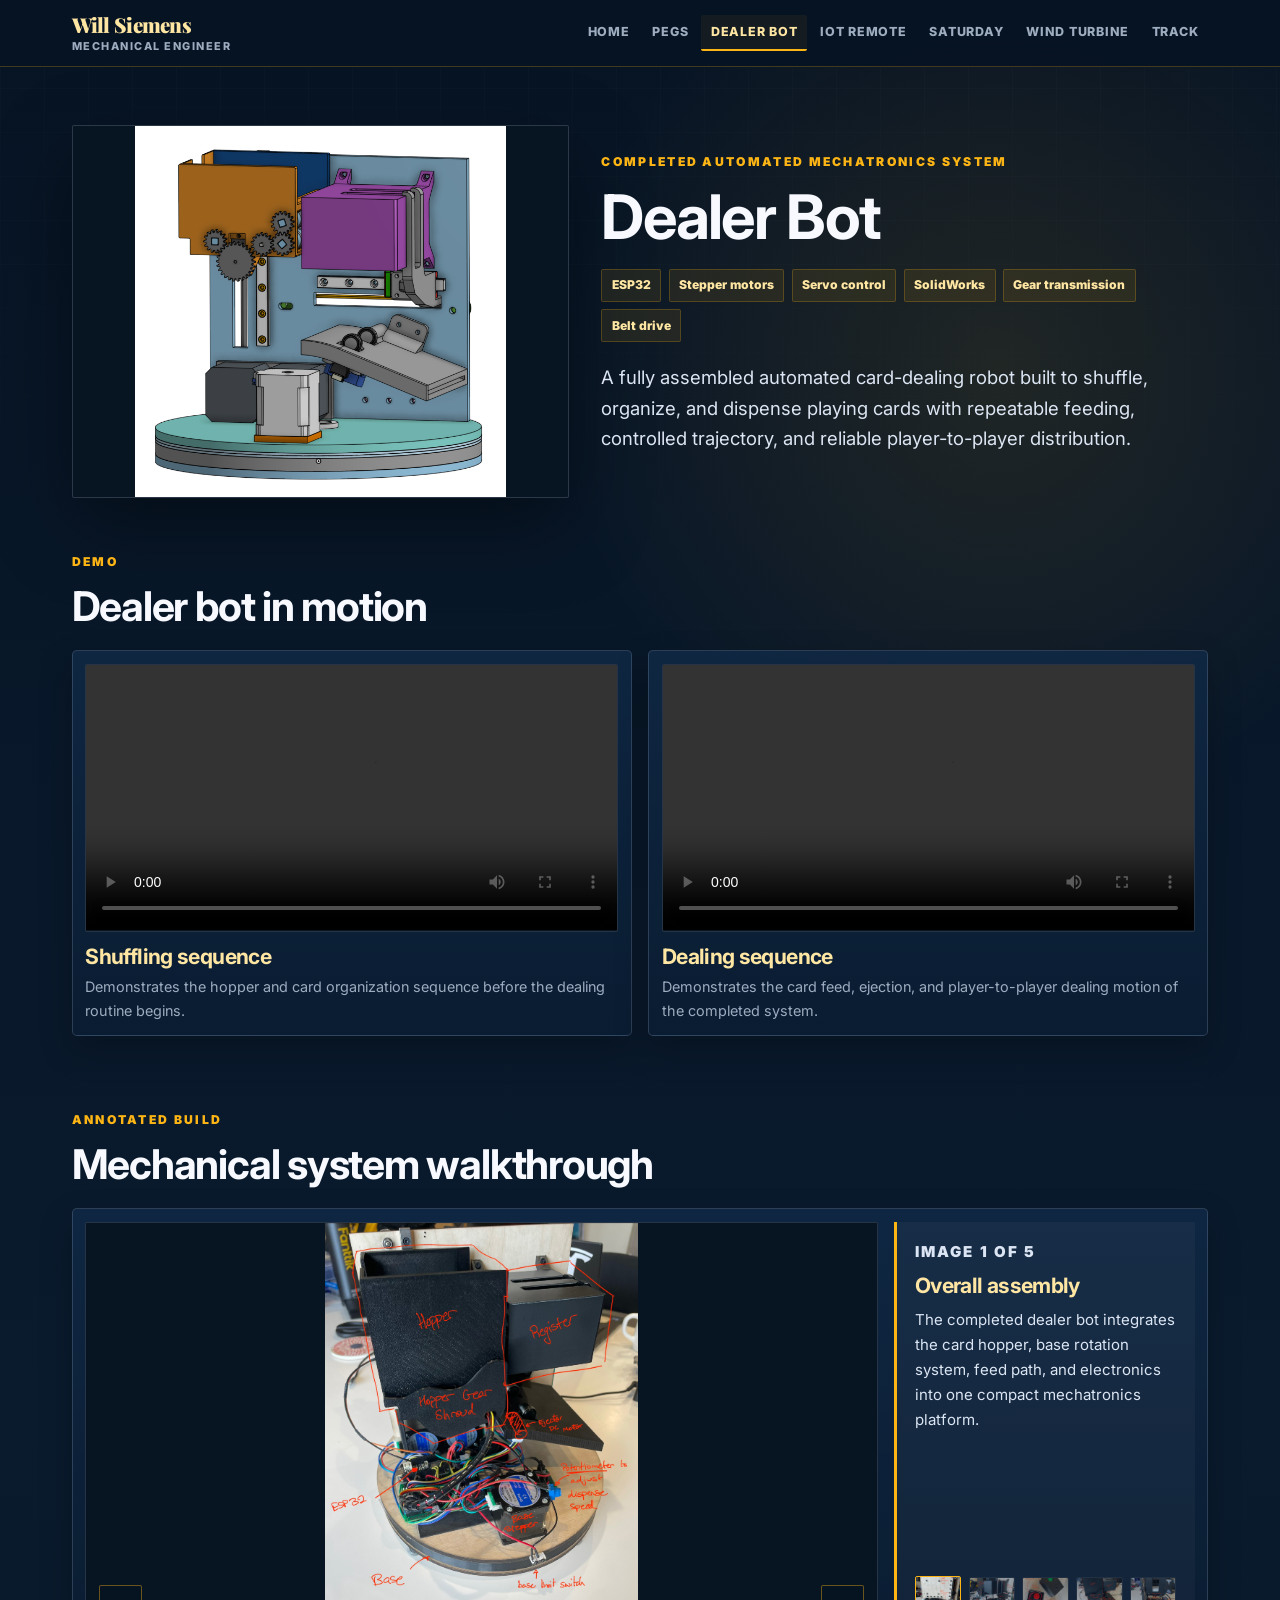
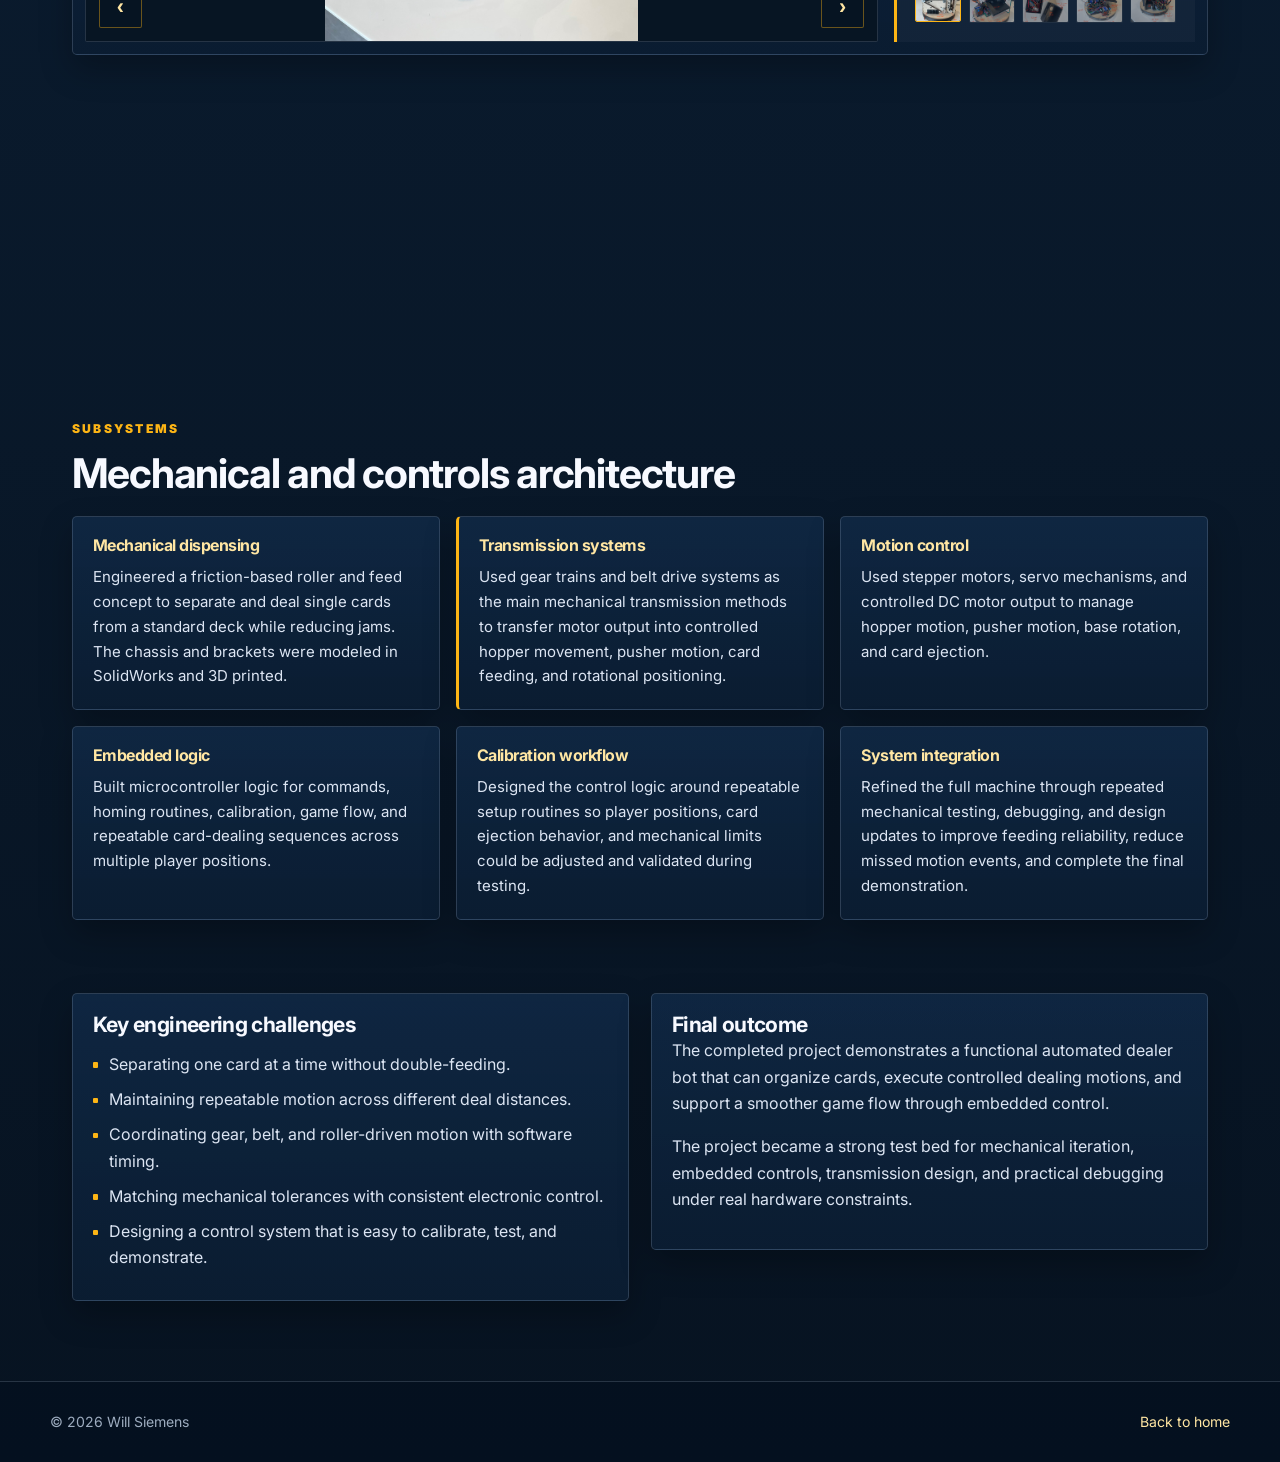
==== commit 07dc7faa: "updated annotated pictures" ====
--- a/dealer-bot.html
+++ b/dealer-bot.html
@@ -292,19 +292,19 @@
                 <div class="annotation-wheel" data-annotation-wheel>
                     <div class="annotation-stage" aria-live="polite">
                         <figure class="annotation-slide is-active" data-title="Overall assembly" data-caption="The completed dealer bot integrates the card hopper, base rotation system, feed path, and electronics into one compact mechatronics platform.">
-                            <img src="photos/Annotated1.jpeg" alt="Annotated Dealer Bot system overview">
+                            <img src="photos/Annotated4.jpeg" alt="Annotated Dealer Bot system overview">
                         </figure>
                         <figure class="annotation-slide" data-title="Card handling path" data-caption="The card path was designed to guide individual cards from storage through controlled feeding and into the ejection region with consistent alignment.">
                             <img src="photos/Annotated2.jpeg" alt="Annotated Dealer Bot card handling path">
                         </figure>
                         <figure class="annotation-slide" data-title="Transmission layout" data-caption="Gears and belt drive systems transfer motor motion into the hopper, pusher, card feed, and rotating base mechanisms used throughout the machine.">
-                            <img src="photos/Annotated3.jpeg" alt="Annotated Dealer Bot transmission layout">
+                            <img src="photos/Annotated1.jpeg" alt="Annotated Dealer Bot transmission layout">
                         </figure>
                         <figure class="annotation-slide" data-title="Electronics and controls" data-caption="The embedded control system coordinates motors, calibration routines, homing behavior, and game-specific dealing sequences.">
-                            <img src="photos/Annotated4.jpeg" alt="Annotated Dealer Bot electronics and controls">
+                            <img src="photos/Annotated5.jpeg" alt="Annotated Dealer Bot electronics and controls">
                         </figure>
-                        <figure class="annotation-slide" data-title="Final integrated prototype" data-caption="The final build demonstrates a complete shuffling and dealing workflow, combining mechanical design, fabrication, firmware, and system testing.">
-                            <img src="photos/Annotated5.jpeg" alt="Annotated Dealer Bot final integrated prototype">
+                        <figure class="annotation-slide" data-title="Button Assembly" data-caption="Buttons are connected via wifi to queue a deal to a saved player location.">
+                            <img src="photos/Annotated3.jpeg" alt="Annotated Dealer Bot final integrated prototype">
                         </figure>
 
                         <div class="annotation-controls" aria-label="Annotated image controls">
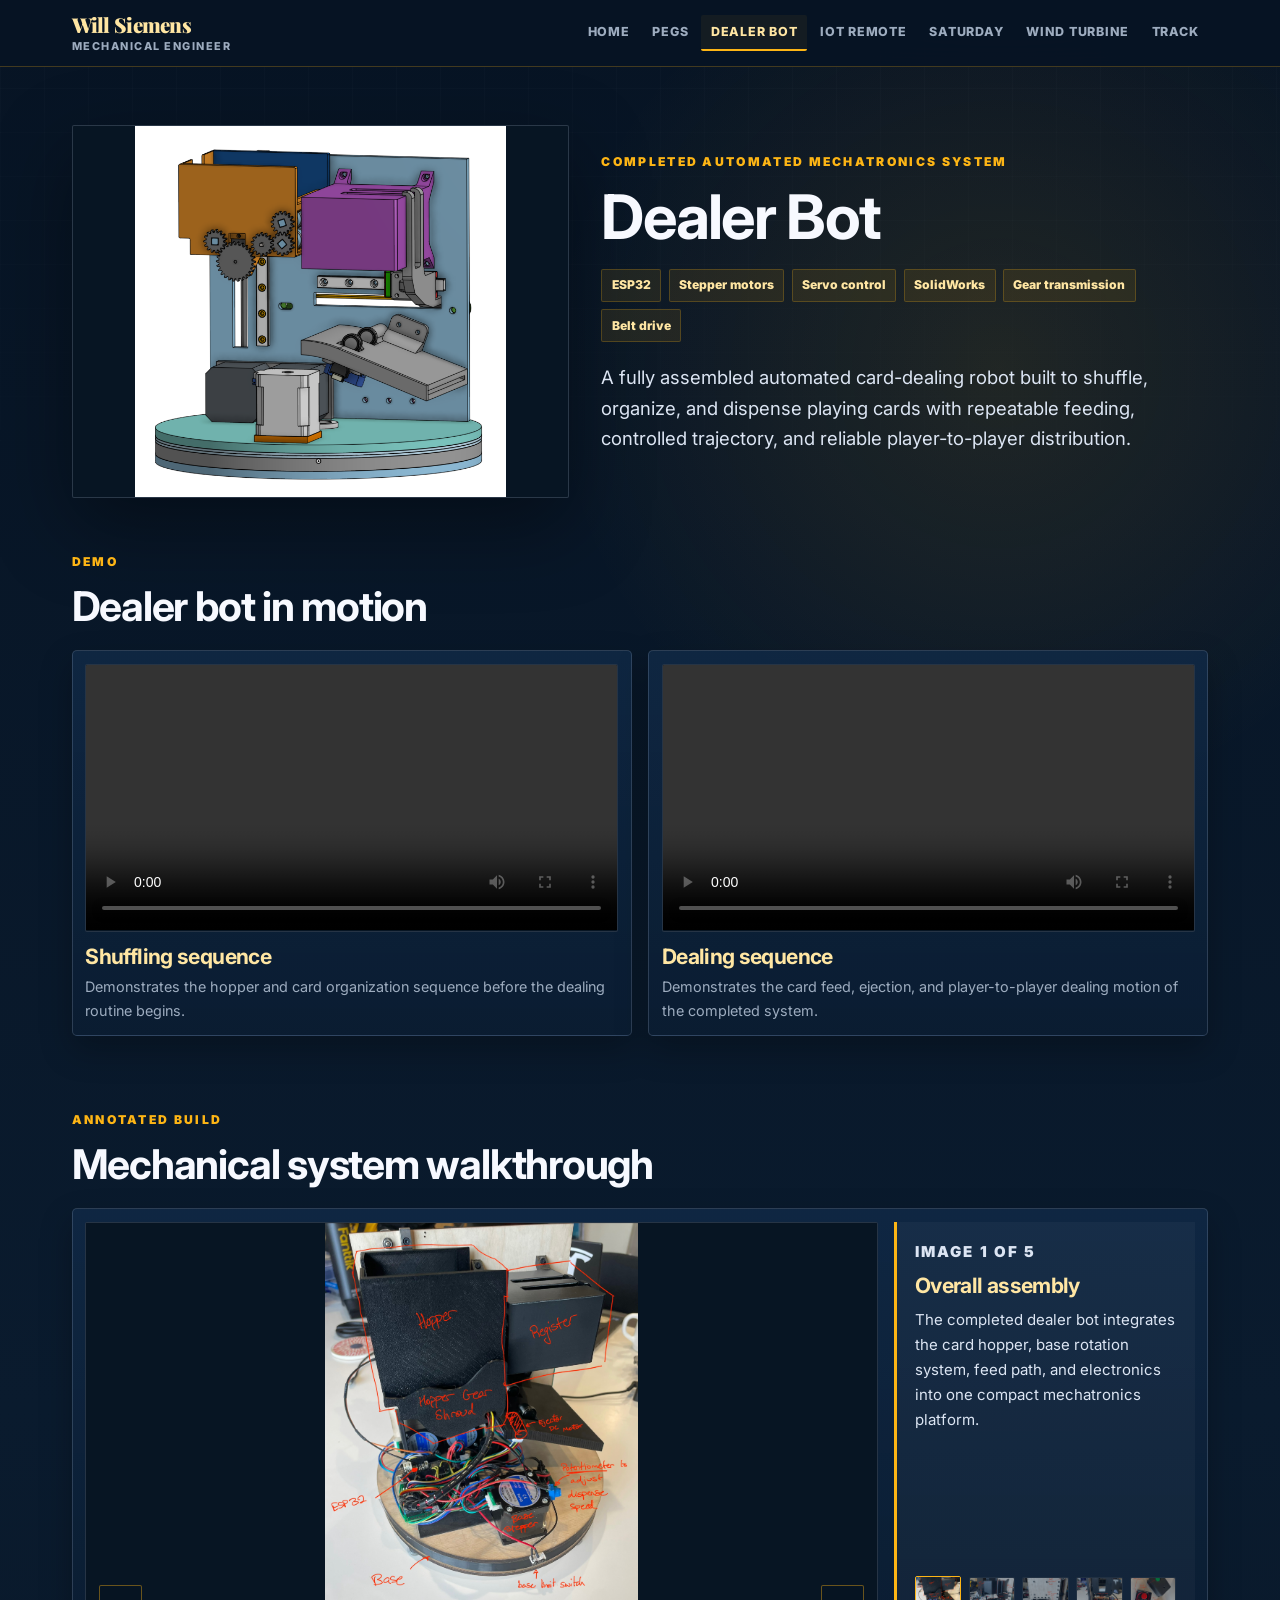
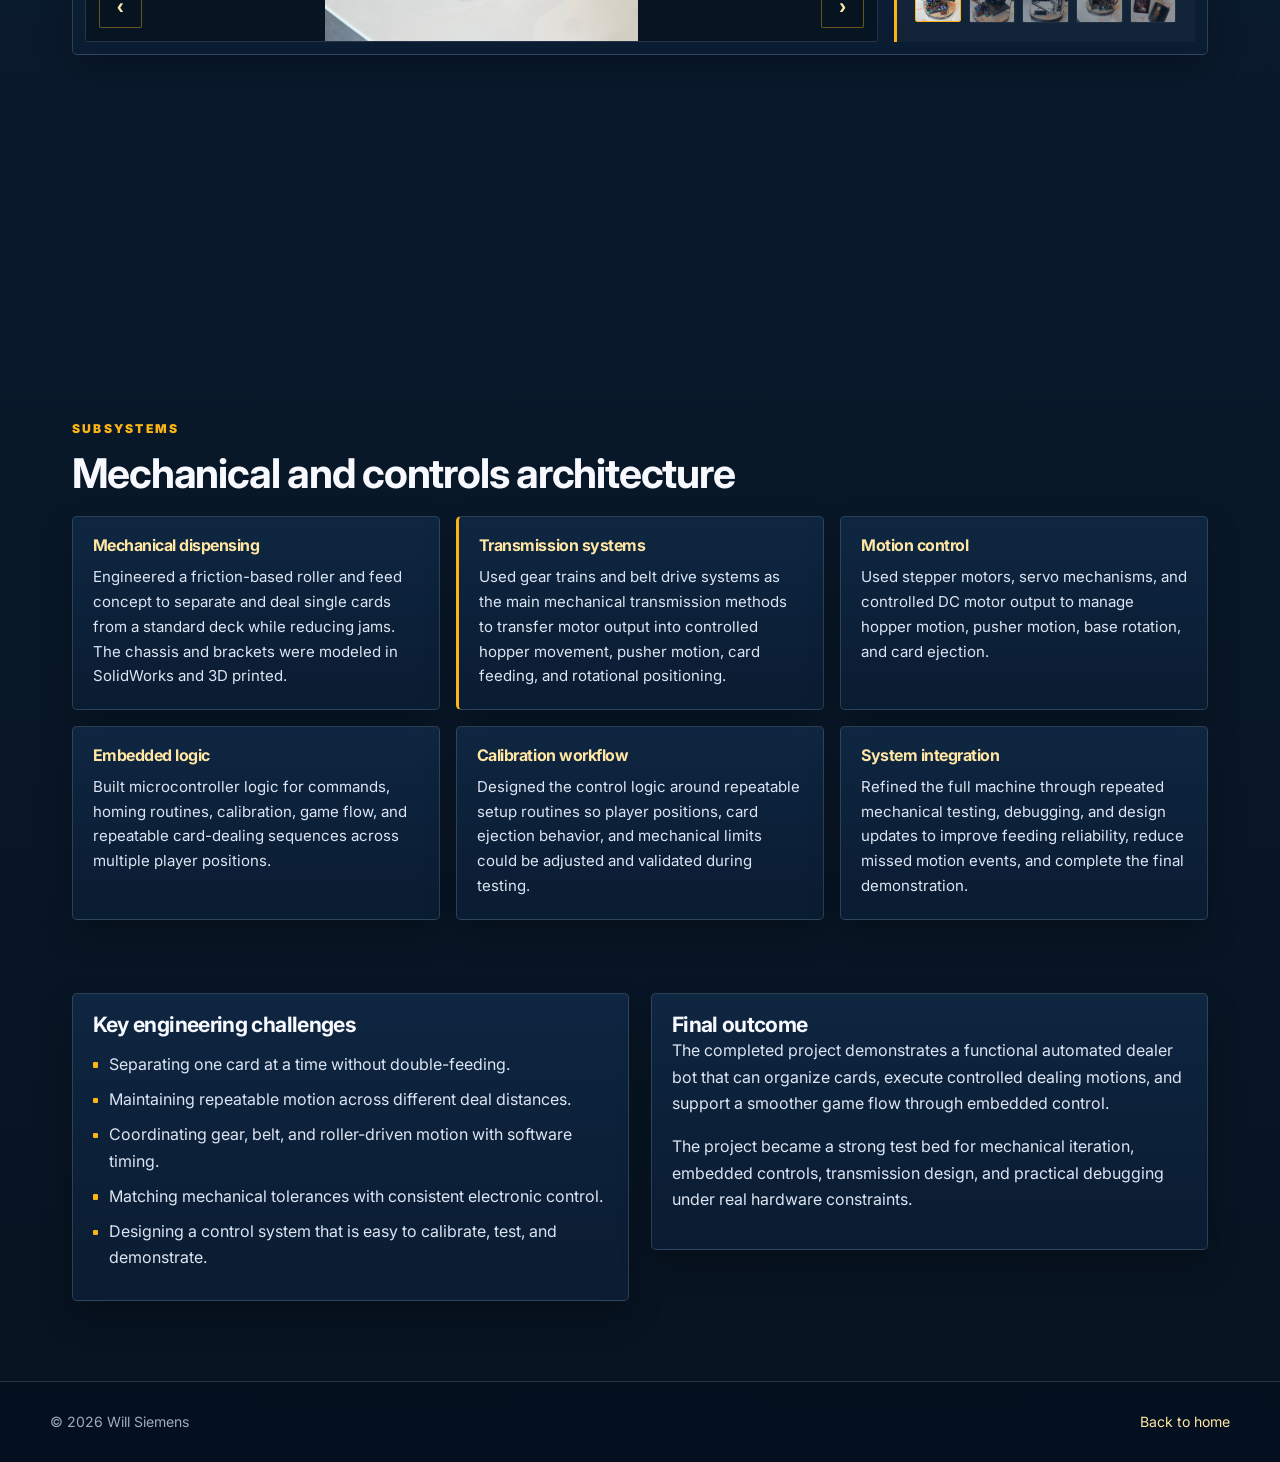
==== commit e9cd9cd1: "Update dealer-bot.html" ====
--- a/dealer-bot.html
+++ b/dealer-bot.html
@@ -322,19 +322,19 @@
 
                         <div class="annotation-thumbs" aria-label="Annotated image thumbnails">
                             <button class="annotation-thumb is-active" type="button" data-wheel-thumb="0" aria-label="Show annotated image 1">
-                                <img src="photos/Annotated1.jpeg" alt="Thumbnail for annotated image 1">
+                                <img src="photos/Annotated4.jpeg" alt="Thumbnail for annotated image 1">
                             </button>
                             <button class="annotation-thumb" type="button" data-wheel-thumb="1" aria-label="Show annotated image 2">
                                 <img src="photos/Annotated2.jpeg" alt="Thumbnail for annotated image 2">
                             </button>
                             <button class="annotation-thumb" type="button" data-wheel-thumb="2" aria-label="Show annotated image 3">
-                                <img src="photos/Annotated3.jpeg" alt="Thumbnail for annotated image 3">
+                                <img src="photos/Annotated1.jpeg" alt="Thumbnail for annotated image 3">
                             </button>
                             <button class="annotation-thumb" type="button" data-wheel-thumb="3" aria-label="Show annotated image 4">
-                                <img src="photos/Annotated4.jpeg" alt="Thumbnail for annotated image 4">
+                                <img src="photos/Annotated5.jpeg" alt="Thumbnail for annotated image 4">
                             </button>
                             <button class="annotation-thumb" type="button" data-wheel-thumb="4" aria-label="Show annotated image 5">
-                                <img src="photos/Annotated5.jpeg" alt="Thumbnail for annotated image 5">
+                                <img src="photos/Annotated3.jpeg" alt="Thumbnail for annotated image 5">
                             </button>
                         </div>
                     </div>
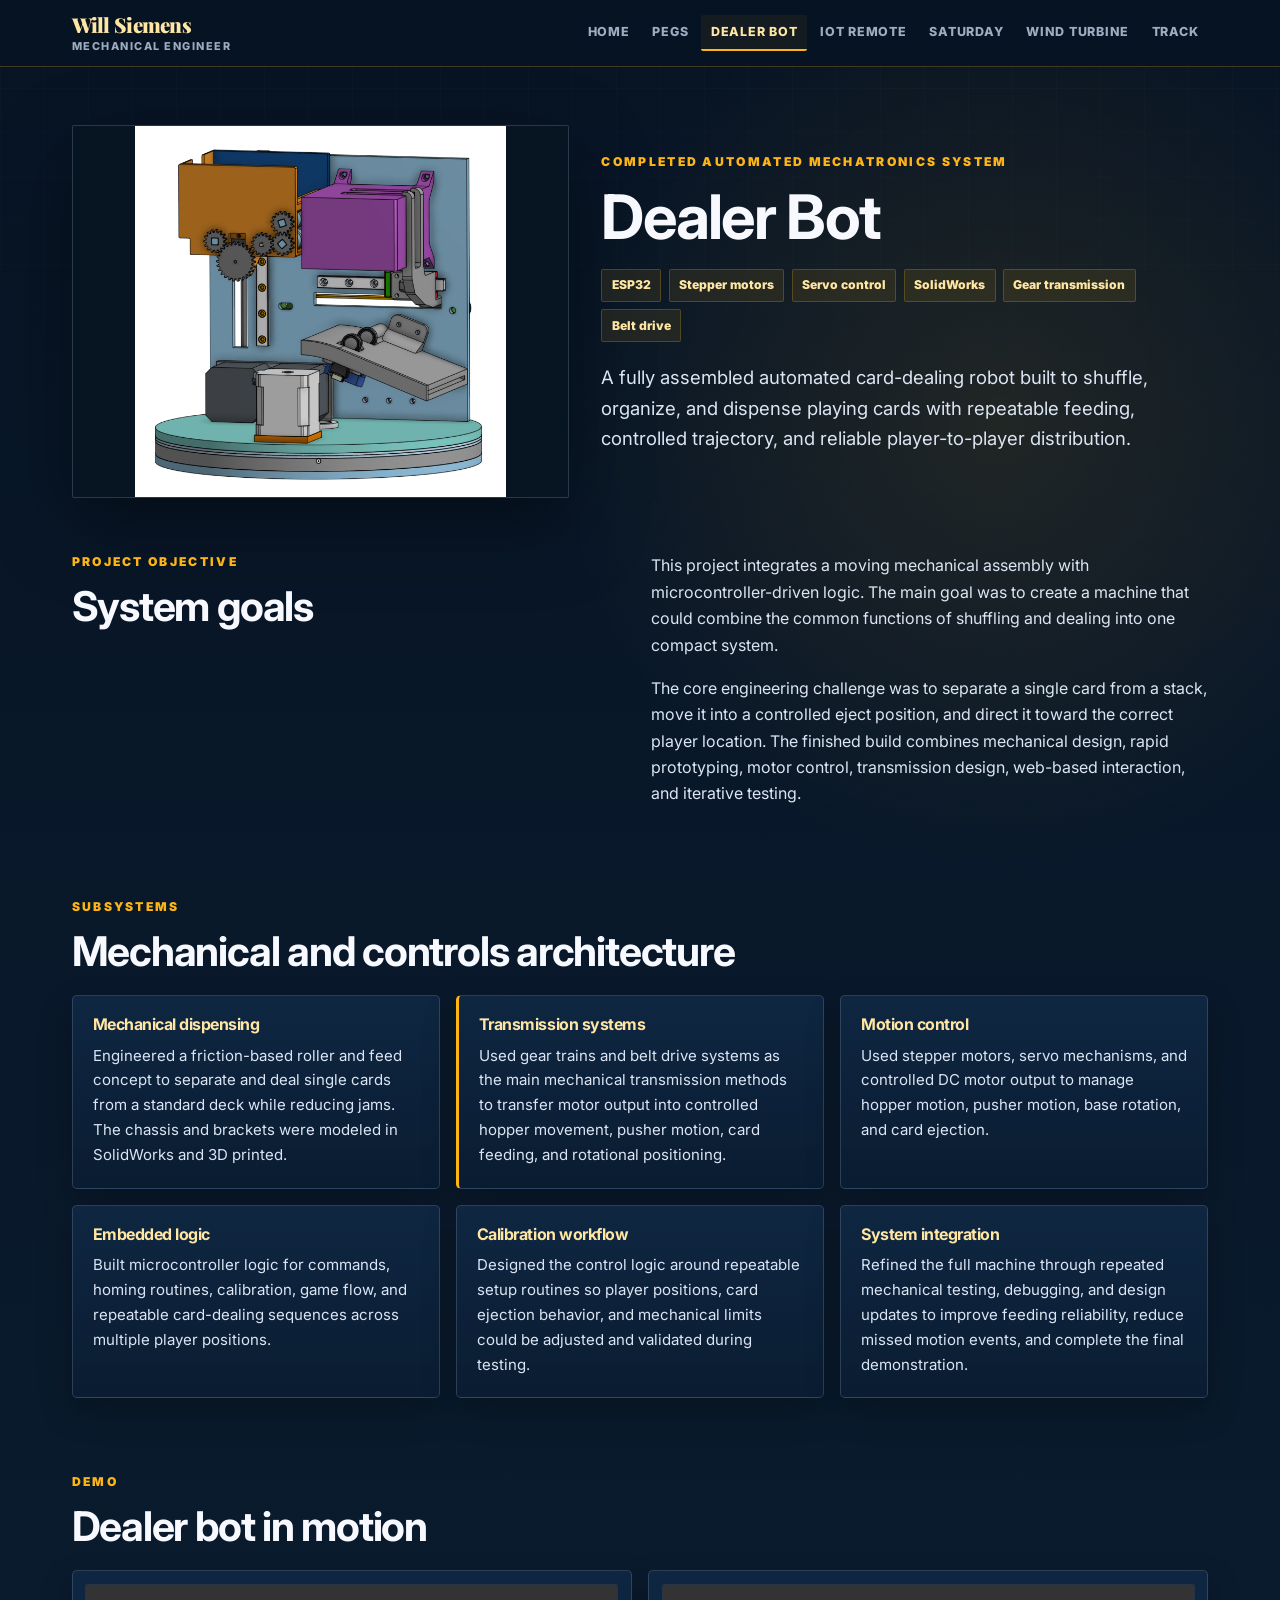
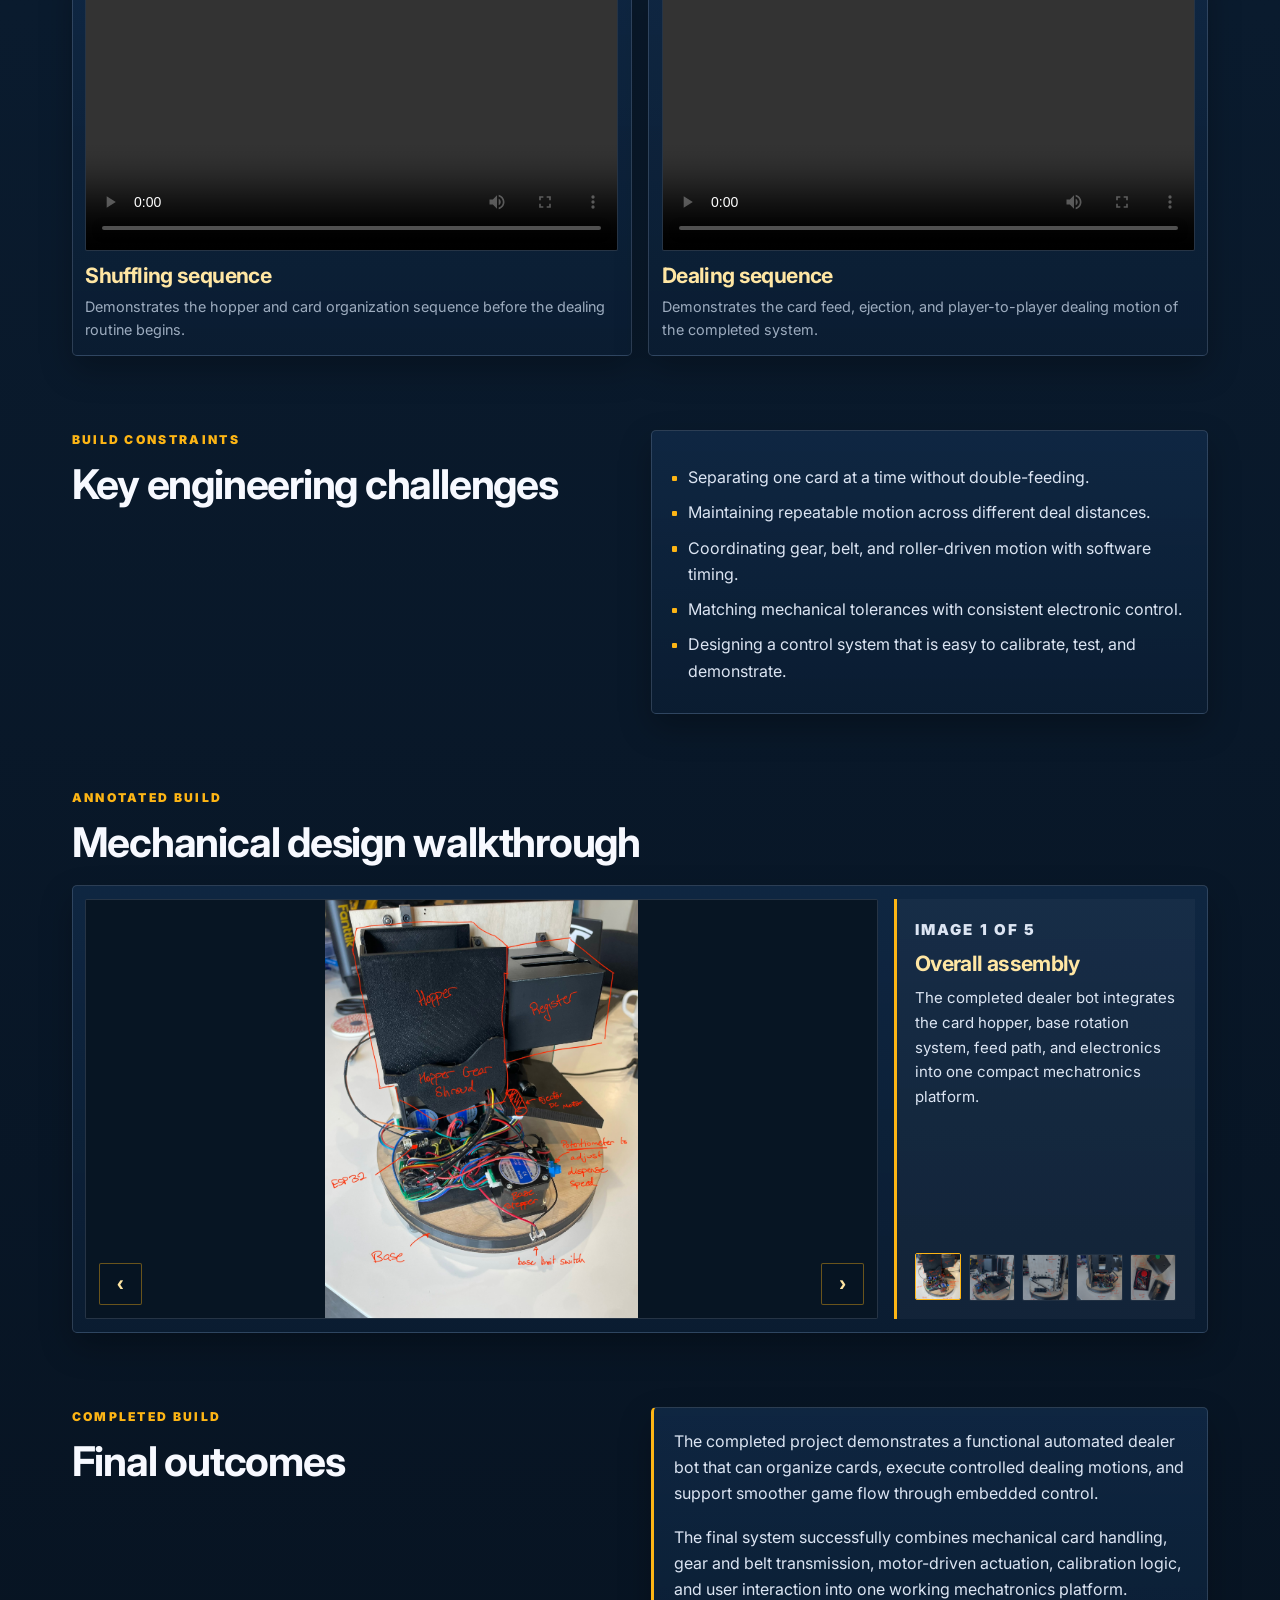
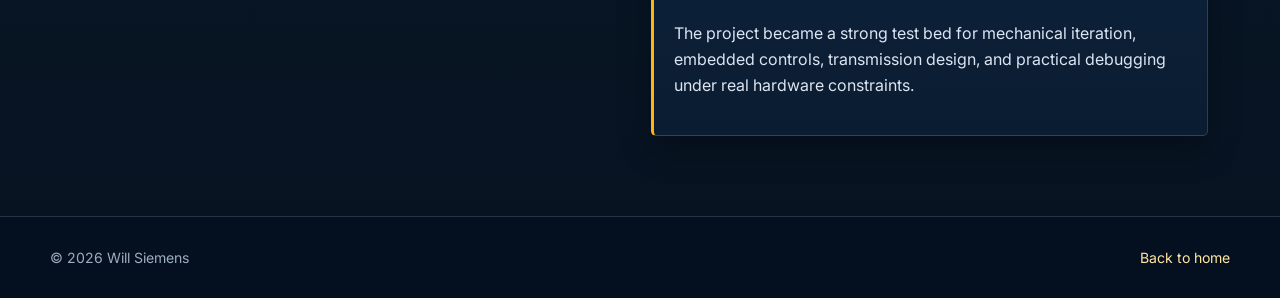
==== commit 8075b3d1: "re ordering" ====
--- a/dealer-bot.html
+++ b/dealer-bot.html
@@ -251,7 +251,58 @@
             </div>
         </section>
 
-        <section class="section-tight">
+        <section class="two-column section-tight">
+            <div>
+                <p class="eyebrow">Project objective</p>
+                <h2>System goals</h2>
+            </div>
+            <div>
+                <p>This project integrates a moving mechanical assembly with microcontroller-driven logic. The main goal was to create a machine that could combine the common functions of shuffling and dealing into one compact system.</p>
+                <p>The core engineering challenge was to separate a single card from a stack, move it into a controlled eject position, and direct it toward the correct player location. The finished build combines mechanical design, rapid prototyping, motor control, transmission design, web-based interaction, and iterative testing.</p>
+            </div>
+        </section>
+
+        <section class="section">
+            <div class="section-header">
+                <div>
+                    <p class="eyebrow">Subsystems</p>
+                    <h2>Mechanical and controls architecture</h2>
+                </div>
+            </div>
+            <div class="specs-grid">
+                <div class="spec-box">
+                    <h4>Mechanical dispensing</h4>
+                    <p>Engineered a friction-based roller and feed concept to separate and deal single cards from a standard deck while reducing jams. The chassis and brackets were modeled in SolidWorks and 3D printed.</p>
+                </div>
+
+                <div class="spec-box dealer-highlight">
+                    <h4>Transmission systems</h4>
+                    <p>Used gear trains and belt drive systems as the main mechanical transmission methods to transfer motor output into controlled hopper movement, pusher motion, card feeding, and rotational positioning.</p>
+                </div>
+
+                <div class="spec-box">
+                    <h4>Motion control</h4>
+                    <p>Used stepper motors, servo mechanisms, and controlled DC motor output to manage hopper motion, pusher motion, base rotation, and card ejection.</p>
+                </div>
+
+                <div class="spec-box">
+                    <h4>Embedded logic</h4>
+                    <p>Built microcontroller logic for commands, homing routines, calibration, game flow, and repeatable card-dealing sequences across multiple player positions.</p>
+                </div>
+
+                <div class="spec-box">
+                    <h4>Calibration workflow</h4>
+                    <p>Designed the control logic around repeatable setup routines so player positions, card ejection behavior, and mechanical limits could be adjusted and validated during testing.</p>
+                </div>
+
+                <div class="spec-box">
+                    <h4>System integration</h4>
+                    <p>Refined the full machine through repeated mechanical testing, debugging, and design updates to improve feeding reliability, reduce missed motion events, and complete the final demonstration.</p>
+                </div>
+            </div>
+        </section>
+
+        <section class="section">
             <div class="section-header">
                 <div>
                     <p class="eyebrow">Demo</p>
@@ -280,121 +331,12 @@
             </div>
         </section>
 
-        <section class="section">
-            <div class="section-header">
-                <div>
-                    <p class="eyebrow">Annotated build</p>
-                    <h2>Mechanical system walkthrough</h2>
-                </div>
-            </div>
-
-            <div class="annotation-wheel-card">
-                <div class="annotation-wheel" data-annotation-wheel>
-                    <div class="annotation-stage" aria-live="polite">
-                        <figure class="annotation-slide is-active" data-title="Overall assembly" data-caption="The completed dealer bot integrates the card hopper, base rotation system, feed path, and electronics into one compact mechatronics platform.">
-                            <img src="photos/Annotated4.jpeg" alt="Annotated Dealer Bot system overview">
-                        </figure>
-                        <figure class="annotation-slide" data-title="Card handling path" data-caption="The card path was designed to guide individual cards from storage through controlled feeding and into the ejection region with consistent alignment.">
-                            <img src="photos/Annotated2.jpeg" alt="Annotated Dealer Bot card handling path">
-                        </figure>
-                        <figure class="annotation-slide" data-title="Transmission layout" data-caption="Gears and belt drive systems transfer motor motion into the hopper, pusher, card feed, and rotating base mechanisms used throughout the machine.">
-                            <img src="photos/Annotated1.jpeg" alt="Annotated Dealer Bot transmission layout">
-                        </figure>
-                        <figure class="annotation-slide" data-title="Electronics and controls" data-caption="The embedded control system coordinates motors, calibration routines, homing behavior, and game-specific dealing sequences.">
-                            <img src="photos/Annotated5.jpeg" alt="Annotated Dealer Bot electronics and controls">
-                        </figure>
-                        <figure class="annotation-slide" data-title="Button Assembly" data-caption="Buttons are connected via wifi to queue a deal to a saved player location.">
-                            <img src="photos/Annotated3.jpeg" alt="Annotated Dealer Bot final integrated prototype">
-                        </figure>
-
-                        <div class="annotation-controls" aria-label="Annotated image controls">
-                            <button class="annotation-button" type="button" data-wheel-prev aria-label="Previous annotated image">‹</button>
-                            <button class="annotation-button" type="button" data-wheel-next aria-label="Next annotated image">›</button>
-                        </div>
-                    </div>
-
-                    <div class="annotation-caption-panel">
-                        <div>
-                            <p class="annotation-count" data-wheel-count>Image 1 of 5</p>
-                            <h3 data-wheel-title>Overall assembly</h3>
-                            <p data-wheel-caption>The completed dealer bot integrates the card hopper, base rotation system, feed path, and electronics into one compact mechatronics platform.</p>
-                        </div>
-
-                        <div class="annotation-thumbs" aria-label="Annotated image thumbnails">
-                            <button class="annotation-thumb is-active" type="button" data-wheel-thumb="0" aria-label="Show annotated image 1">
-                                <img src="photos/Annotated4.jpeg" alt="Thumbnail for annotated image 1">
-                            </button>
-                            <button class="annotation-thumb" type="button" data-wheel-thumb="1" aria-label="Show annotated image 2">
-                                <img src="photos/Annotated2.jpeg" alt="Thumbnail for annotated image 2">
-                            </button>
-                            <button class="annotation-thumb" type="button" data-wheel-thumb="2" aria-label="Show annotated image 3">
-                                <img src="photos/Annotated1.jpeg" alt="Thumbnail for annotated image 3">
-                            </button>
-                            <button class="annotation-thumb" type="button" data-wheel-thumb="3" aria-label="Show annotated image 4">
-                                <img src="photos/Annotated5.jpeg" alt="Thumbnail for annotated image 4">
-                            </button>
-                            <button class="annotation-thumb" type="button" data-wheel-thumb="4" aria-label="Show annotated image 5">
-                                <img src="photos/Annotated3.jpeg" alt="Thumbnail for annotated image 5">
-                            </button>
-                        </div>
-                    </div>
-                </div>
-            </div>
-        </section>
-
-        <section class="two-column section-tight">
+        <section class="section two-column">
             <div>
-                <h2>System goal</h2>
-            </div>
-            <div>
-                <p>This project integrates a moving mechanical assembly with microcontroller-driven logic. The core challenge was to separate a single card from a stack, move it into a controlled eject position, and direct it toward the correct player location.</p>
-                <p>The finished build combines mechanical design, rapid prototyping, motor control, transmission design, web-based interaction, and iterative testing. The final system demonstrates reliable shuffling, repeatable motion, and smooth actuation across the full card-handling sequence.</p>
-            </div>
-        </section>
-
-        <section class="section">
-            <div class="section-header">
-                <div>
-                    <p class="eyebrow">Subsystems</p>
-                    <h2>Mechanical and controls architecture</h2>
-                </div>
-            </div>
-            <div class="specs-grid">
-                <div class="spec-box">
-                    <h4>Mechanical dispensing</h4>
-                    <p>Engineered a friction-based roller and feed concept to separate and deal single cards from a standard deck while reducing jams. The chassis and brackets were modeled in SolidWorks and 3D printed.</p>
-                </div>
-
-                <div class="spec-box dealer-highlight">
-                    <h4>Transmission systems</h4>
-                    <p>Used gear trains and belt drive systems as the main mechanical transmission methods to transfer motor output into controlled hopper movement, pusher motion, card feeding, and rotational positioning.</p>
-                </div>
-
-                <div class="spec-box">
-                    <h4>Motion control</h4>
-                    <p>Used stepper motors, servo mechanisms, and controlled DC motor output to manage hopper motion, pusher motion, base rotation, and card ejection.</p>
-                </div>
-
-                <div class="spec-box">
-                    <h4>Embedded logic</h4>
-                    <p>Built microcontroller logic for commands, homing routines, calibration, game flow, and repeatable card-dealing sequences across multiple player positions.</p>
-                </div>
-
-                <div class="spec-box">
-                    <h4>Calibration workflow</h4>
-                    <p>Designed the control logic around repeatable setup routines so player positions, card ejection behavior, and mechanical limits could be adjusted and validated during testing.</p>
-                </div>
-
-                <div class="spec-box">
-                    <h4>System integration</h4>
-                    <p>Refined the full machine through repeated mechanical testing, debugging, and design updates to improve feeding reliability, reduce missed motion events, and complete the final demonstration.</p>
-                </div>
-            </div>
-        </section>
-
-        <section class="section two-column">
+                <p class="eyebrow">Build constraints</p>
+                <h2>Key engineering challenges</h2>
+            </div>
             <div class="feature-panel">
-                <h3>Key engineering challenges</h3>
                 <ul class="clean-list">
                     <li>Separating one card at a time without double-feeding.</li>
                     <li>Maintaining repeatable motion across different deal distances.</li>
@@ -403,10 +345,86 @@
                     <li>Designing a control system that is easy to calibrate, test, and demonstrate.</li>
                 </ul>
             </div>
-
-            <div class="feature-panel">
-                <h3>Final outcome</h3>
-                <p>The completed project demonstrates a functional automated dealer bot that can organize cards, execute controlled dealing motions, and support a smoother game flow through embedded control.</p>
+        </section>
+
+        <section class="section">
+            <div class="section-header">
+                <div>
+                    <p class="eyebrow">Annotated build</p>
+                    <h2>Mechanical design walkthrough</h2>
+                </div>
+            </div>
+
+            <div class="annotation-wheel-card">
+                <div class="annotation-wheel" data-annotation-wheel>
+                    <div class="annotation-stage" aria-live="polite">
+                        <figure class="annotation-slide is-active" data-title="Overall assembly" data-caption="The completed dealer bot integrates the card hopper, base rotation system, feed path, and electronics into one compact mechatronics platform.">
+                            <img src="photos/Annotated4.jpeg" alt="Annotated Dealer Bot system overview">
+                        </figure>
+
+                        <figure class="annotation-slide" data-title="Card handling path" data-caption="The card path was designed to guide individual cards from storage through controlled feeding and into the ejection region with consistent alignment.">
+                            <img src="photos/Annotated2.jpeg" alt="Annotated Dealer Bot card handling path">
+                        </figure>
+
+                        <figure class="annotation-slide" data-title="Transmission layout" data-caption="Gears and belt drive systems transfer motor motion into the hopper, pusher, card feed, and rotating base mechanisms used throughout the machine.">
+                            <img src="photos/Annotated1.jpeg" alt="Annotated Dealer Bot transmission layout">
+                        </figure>
+
+                        <figure class="annotation-slide" data-title="Electronics and controls" data-caption="The embedded control system coordinates motors, calibration routines, homing behavior, and game-specific dealing sequences.">
+                            <img src="photos/Annotated5.jpeg" alt="Annotated Dealer Bot electronics and controls">
+                        </figure>
+
+                        <figure class="annotation-slide" data-title="Button assembly" data-caption="The wireless button assemblies allow players to request a card from a saved position, helping make the game flow smoother and more interactive.">
+                            <img src="photos/Annotated3.jpeg" alt="Annotated Dealer Bot button assembly">
+                        </figure>
+
+                        <div class="annotation-controls" aria-label="Annotated image controls">
+                            <button class="annotation-button" type="button" data-wheel-prev aria-label="Previous annotated image">‹</button>
+                            <button class="annotation-button" type="button" data-wheel-next aria-label="Next annotated image">›</button>
+                        </div>
+                    </div>
+
+                    <div class="annotation-caption-panel">
+                        <div>
+                            <p class="annotation-count" data-wheel-count>Image 1 of 5</p>
+                            <h3 data-wheel-title>Overall assembly</h3>
+                            <p data-wheel-caption>The completed dealer bot integrates the card hopper, base rotation system, feed path, and electronics into one compact mechatronics platform.</p>
+                        </div>
+
+                        <div class="annotation-thumbs" aria-label="Annotated image thumbnails">
+                            <button class="annotation-thumb is-active" type="button" data-wheel-thumb="0" aria-label="Show annotated image 1">
+                                <img src="photos/Annotated4.jpeg" alt="Thumbnail for annotated image 1">
+                            </button>
+
+                            <button class="annotation-thumb" type="button" data-wheel-thumb="1" aria-label="Show annotated image 2">
+                                <img src="photos/Annotated2.jpeg" alt="Thumbnail for annotated image 2">
+                            </button>
+
+                            <button class="annotation-thumb" type="button" data-wheel-thumb="2" aria-label="Show annotated image 3">
+                                <img src="photos/Annotated1.jpeg" alt="Thumbnail for annotated image 3">
+                            </button>
+
+                            <button class="annotation-thumb" type="button" data-wheel-thumb="3" aria-label="Show annotated image 4">
+                                <img src="photos/Annotated5.jpeg" alt="Thumbnail for annotated image 4">
+                            </button>
+
+                            <button class="annotation-thumb" type="button" data-wheel-thumb="4" aria-label="Show annotated image 5">
+                                <img src="photos/Annotated3.jpeg" alt="Thumbnail for annotated image 5">
+                            </button>
+                        </div>
+                    </div>
+                </div>
+            </div>
+        </section>
+
+        <section class="section two-column">
+            <div>
+                <p class="eyebrow">Completed build</p>
+                <h2>Final outcomes</h2>
+            </div>
+            <div class="feature-panel dealer-highlight">
+                <p>The completed project demonstrates a functional automated dealer bot that can organize cards, execute controlled dealing motions, and support smoother game flow through embedded control.</p>
+                <p>The final system successfully combines mechanical card handling, gear and belt transmission, motor-driven actuation, calibration logic, and user interaction into one working mechatronics platform.</p>
                 <p>The project became a strong test bed for mechanical iteration, embedded controls, transmission design, and practical debugging under real hardware constraints.</p>
             </div>
         </section>
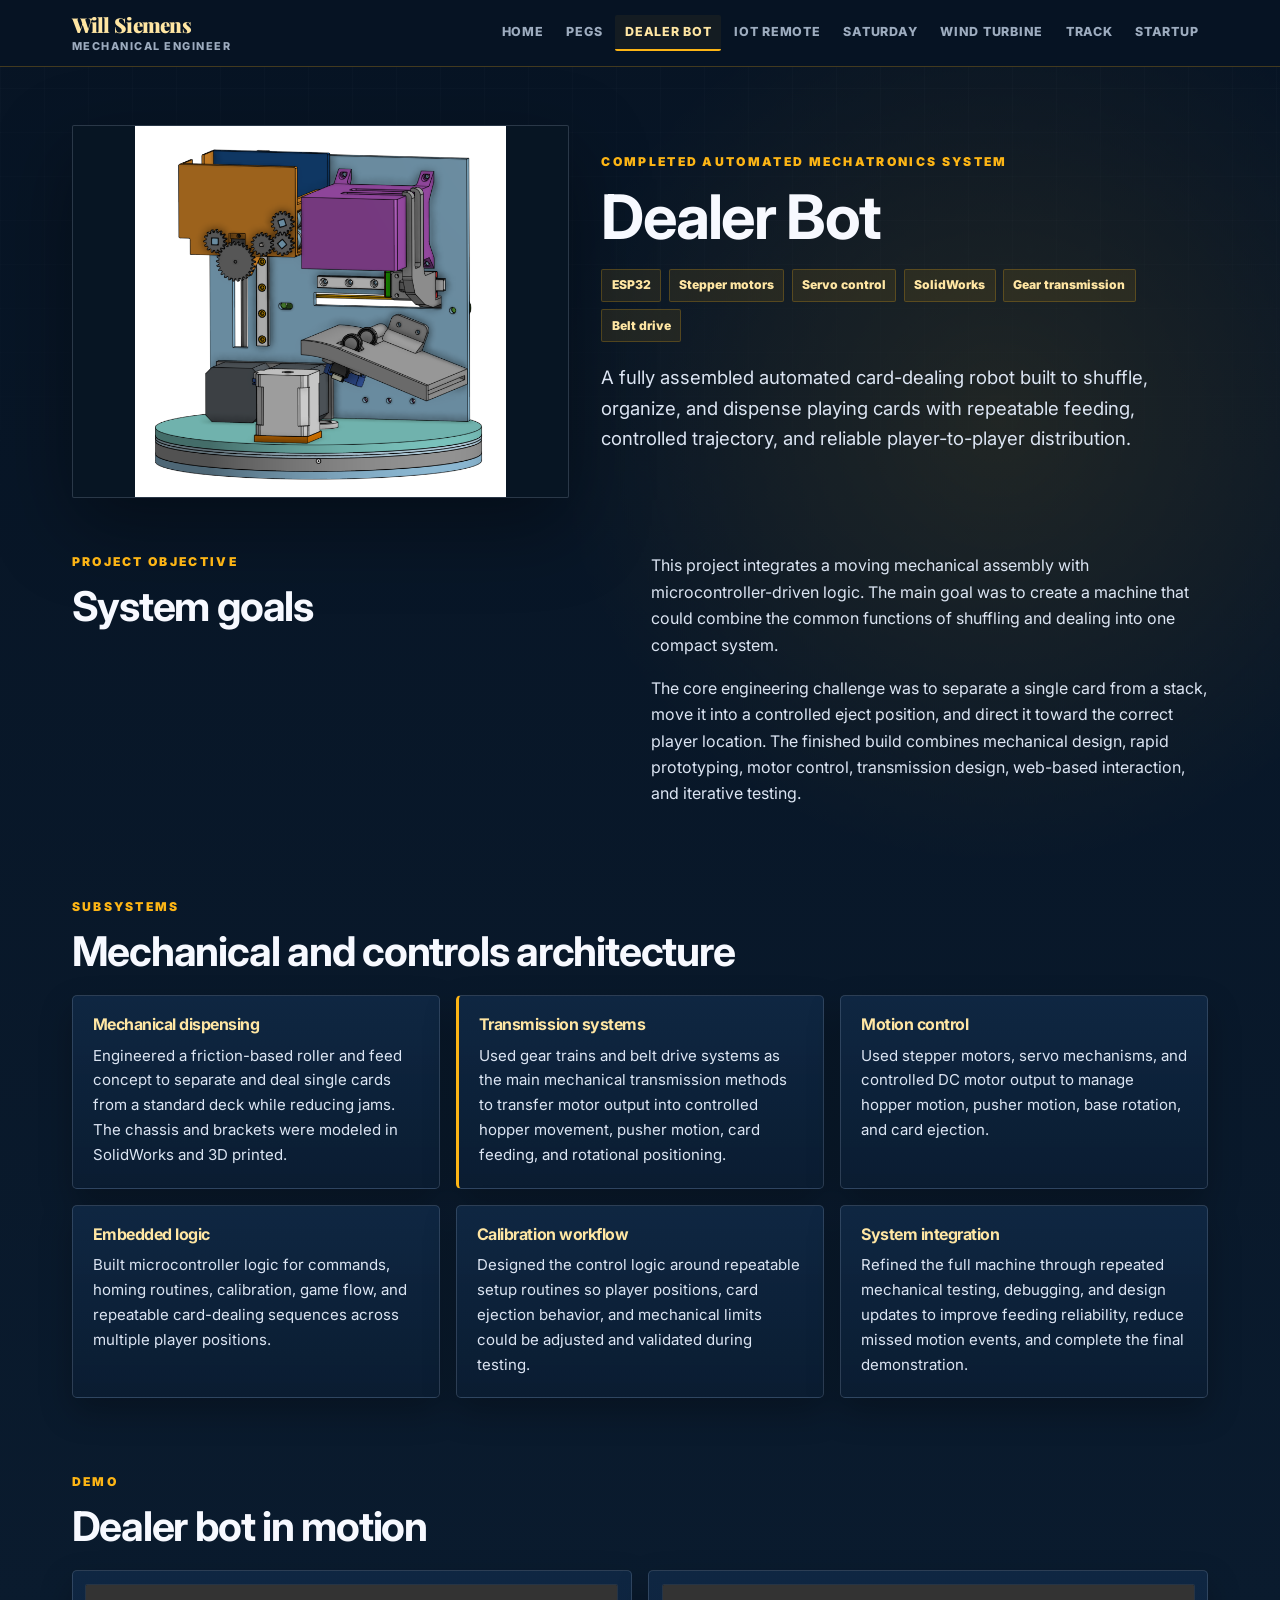
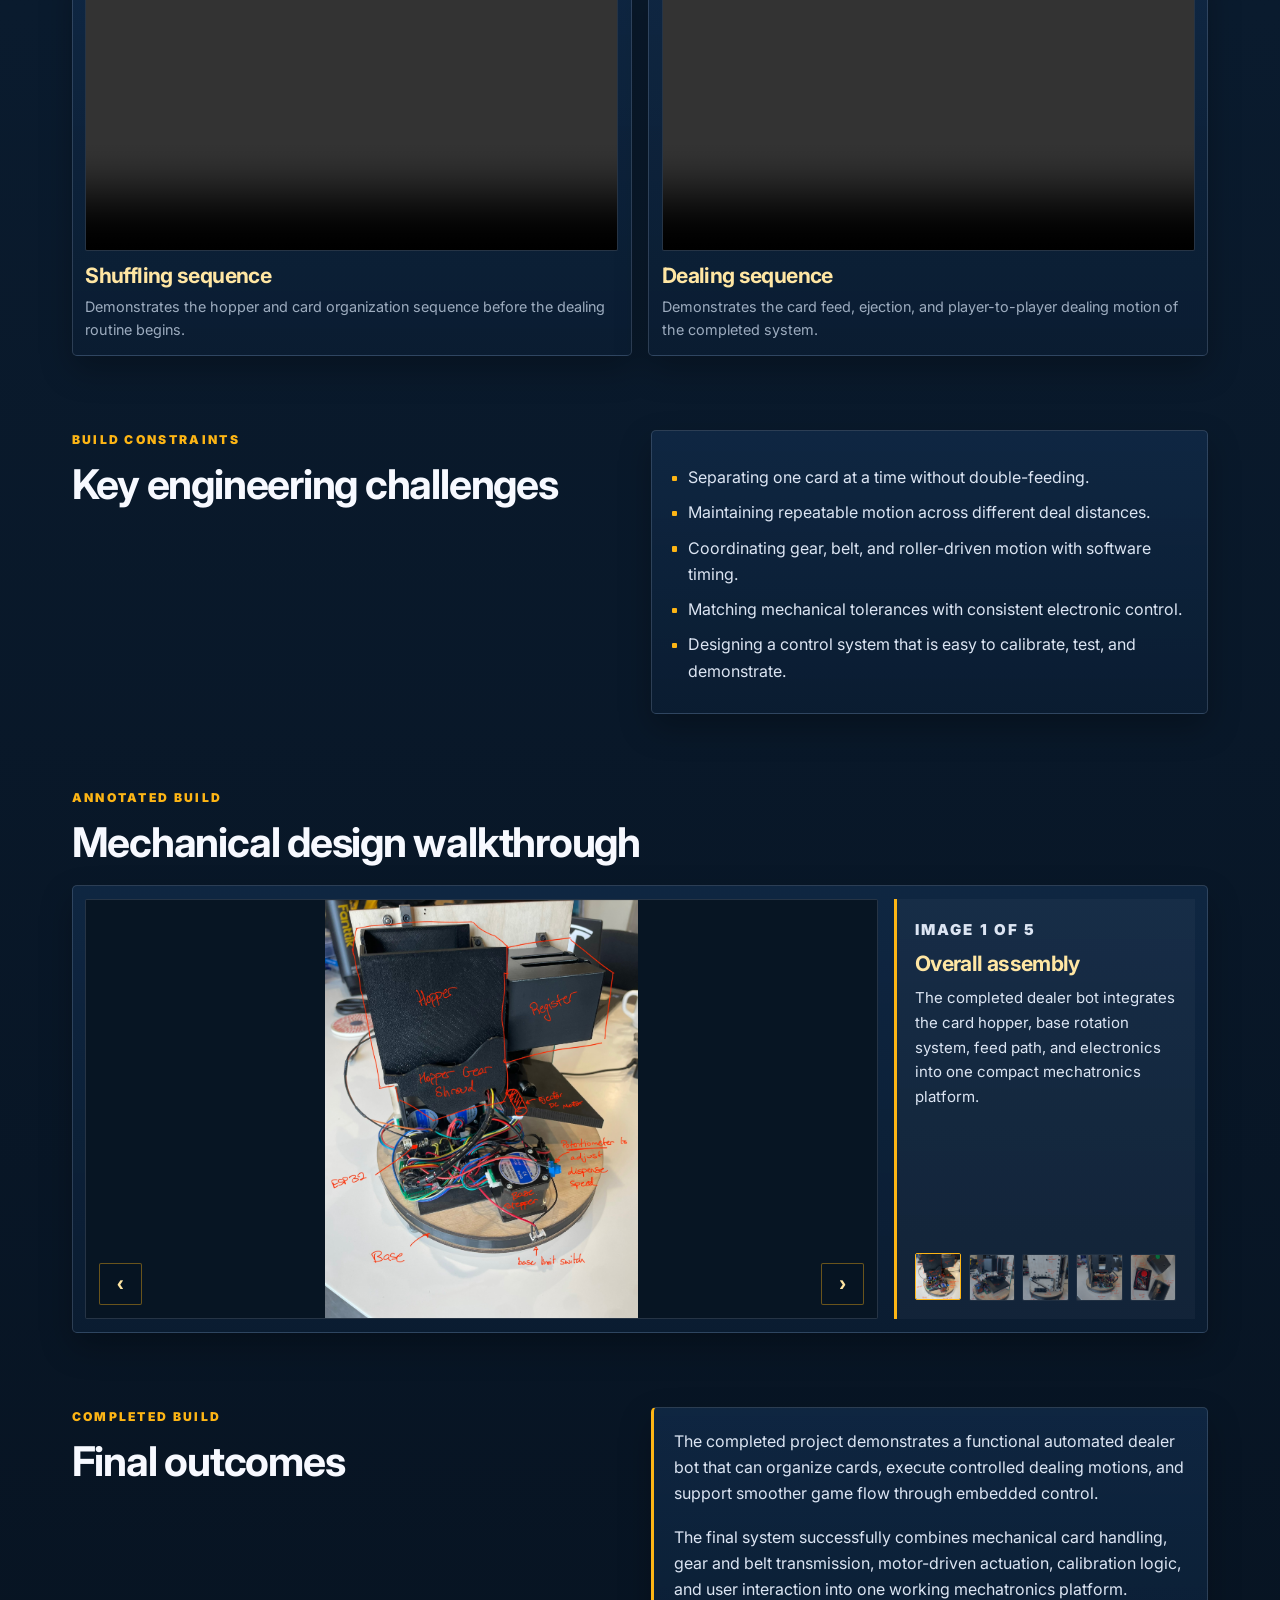
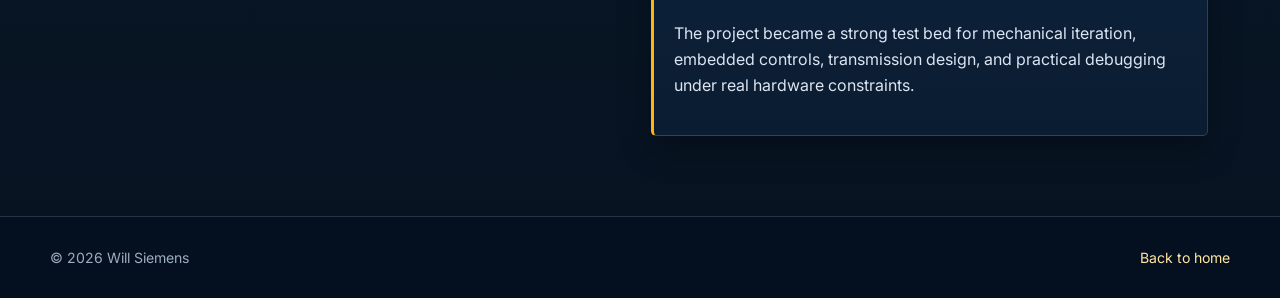
==== commit f0e203b0: "added startup page" ====
--- a/dealer-bot.html
+++ b/dealer-bot.html
@@ -227,6 +227,7 @@
                 <li><a href="saturday-projects.html">Saturday</a></li>
                 <li><a href="wind-turbine.html">Wind Turbine</a></li>
                 <li><a href="track.html">Track</a></li>
+                <li><a href="startup.html">Startup</a></li>
             </ul>
         </nav>
     </header>
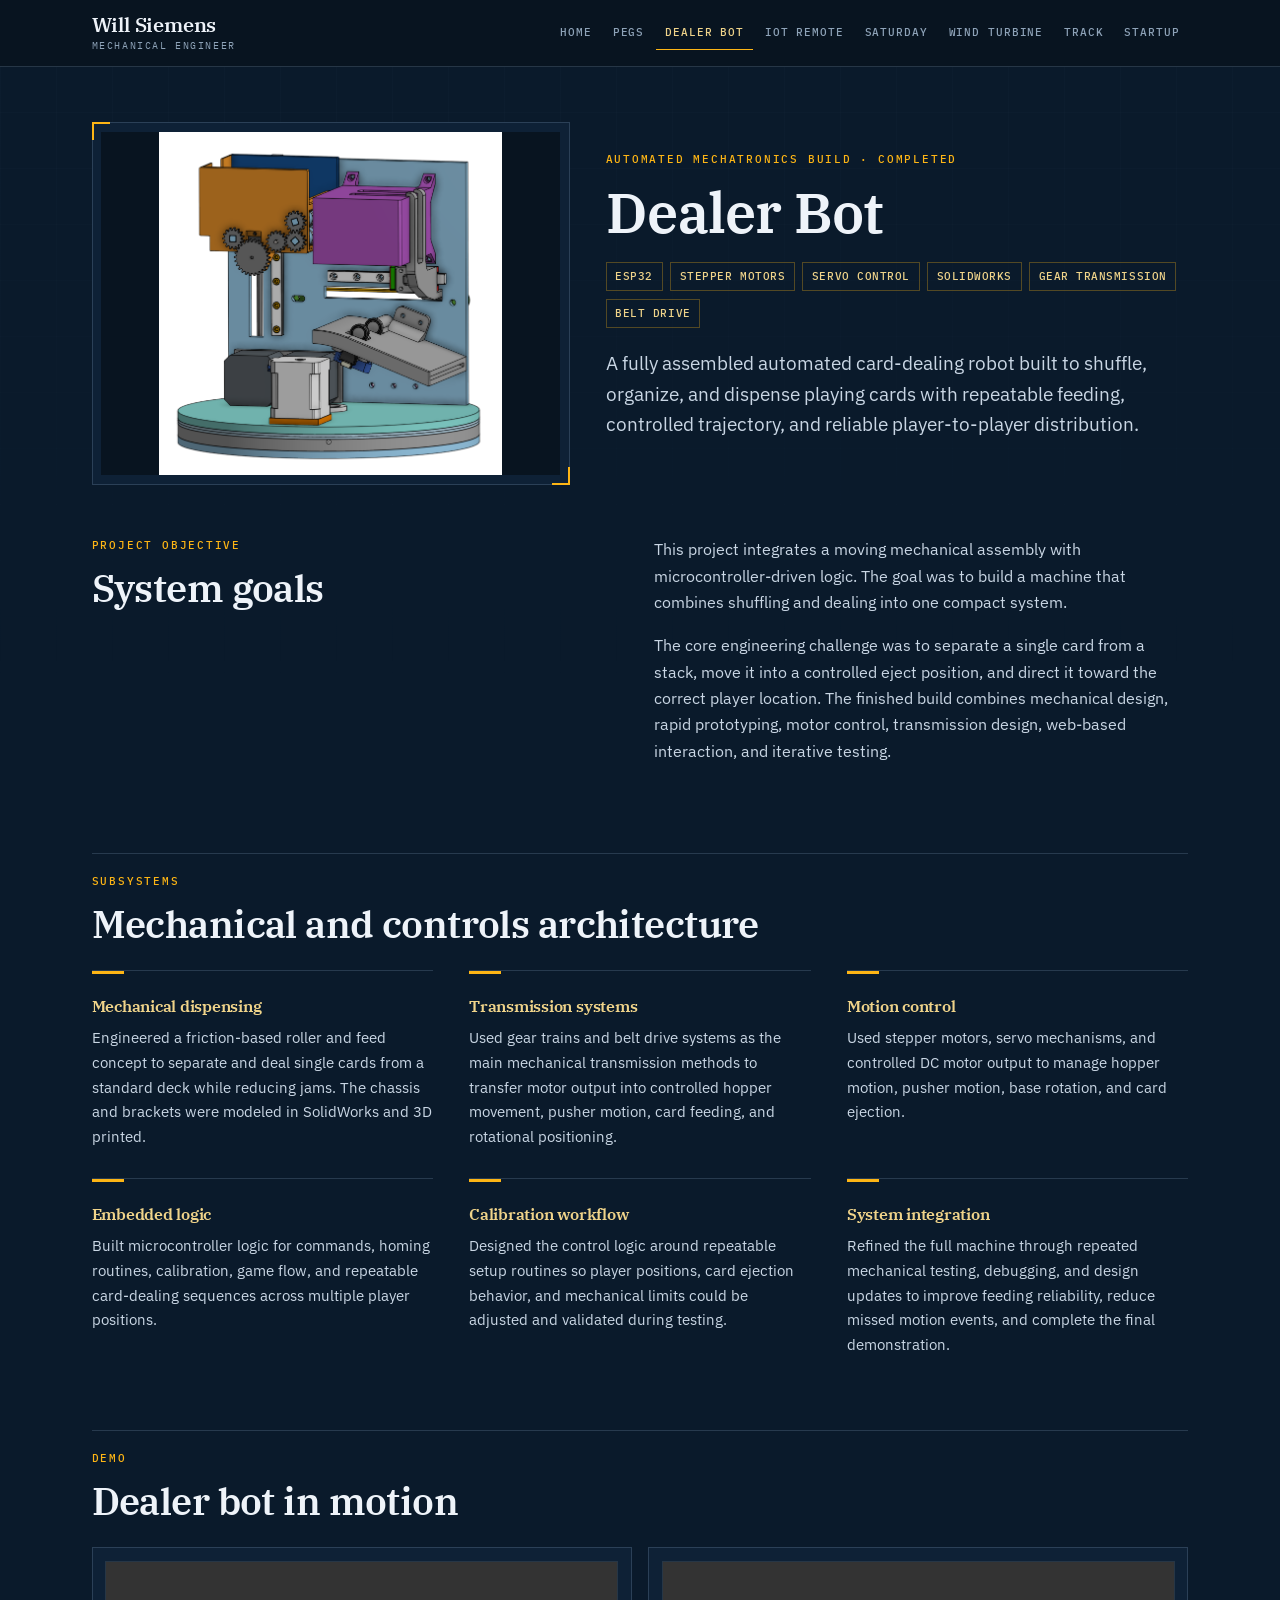
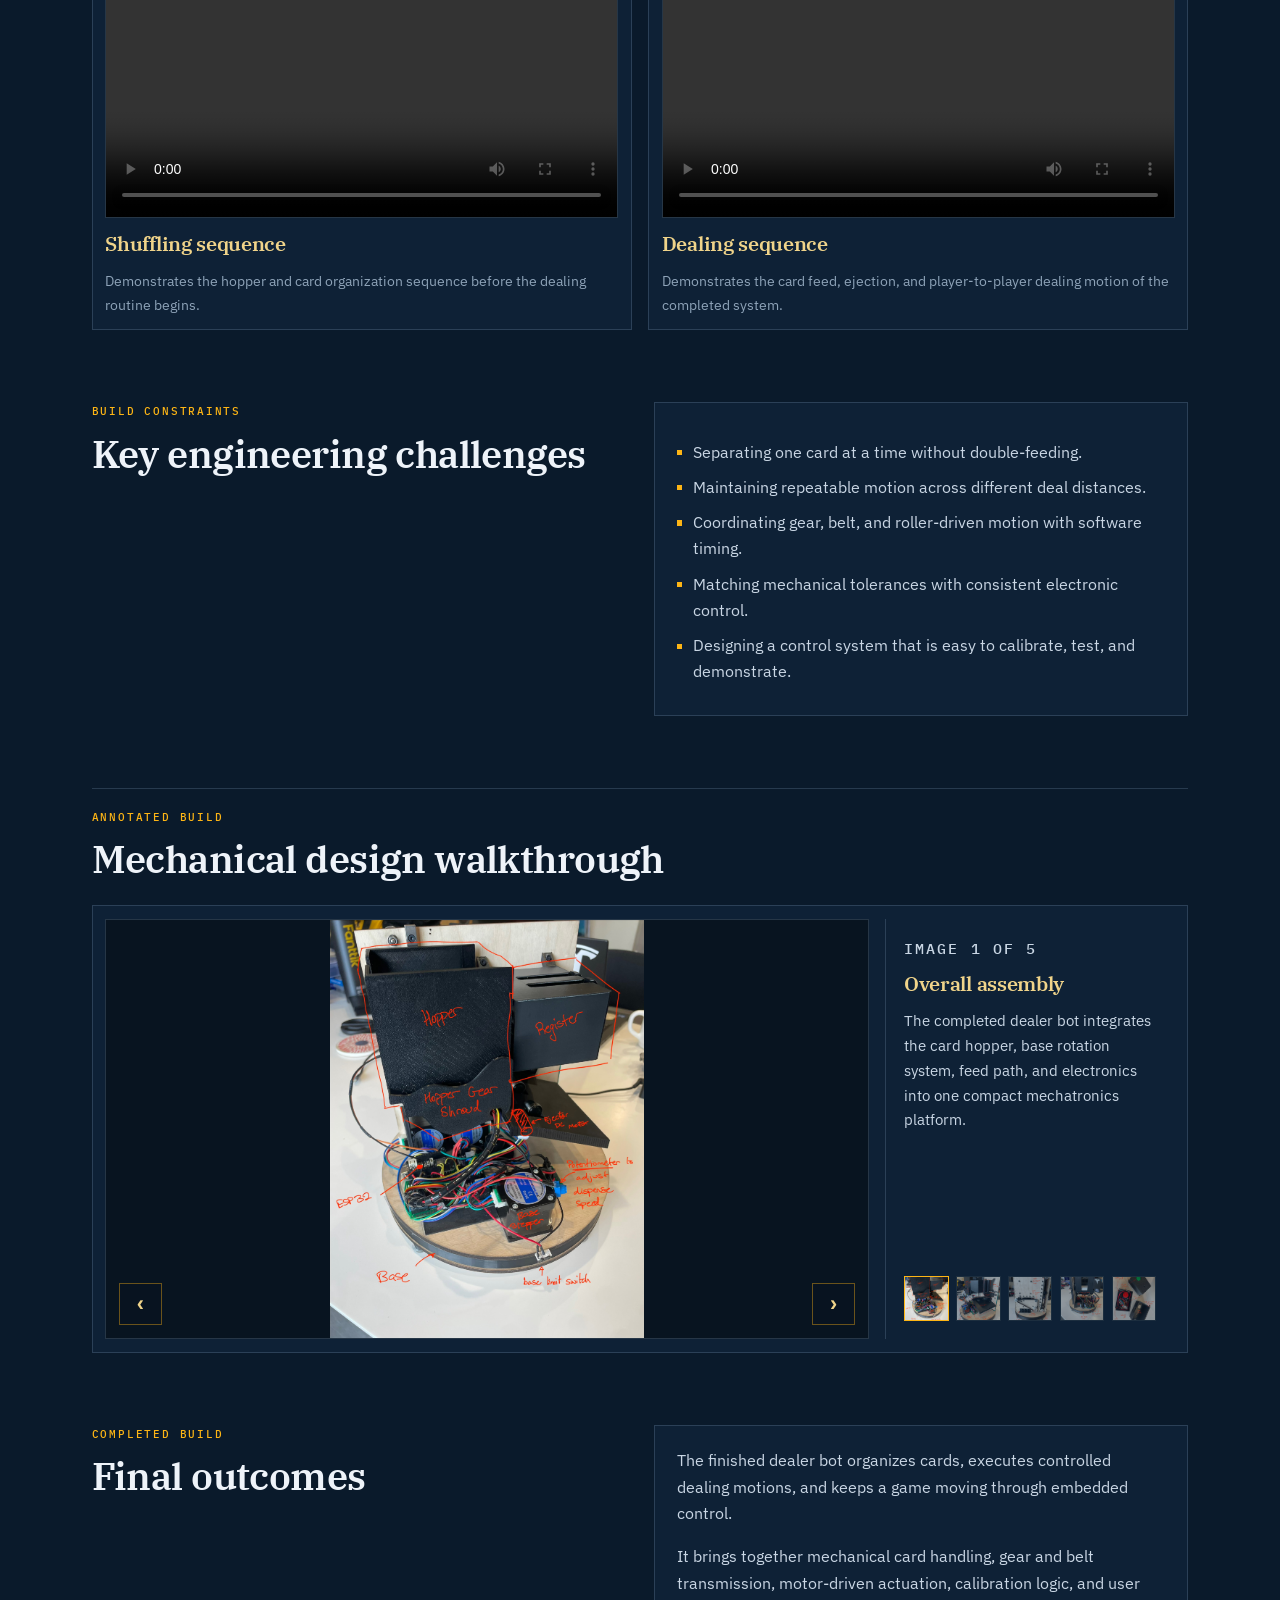
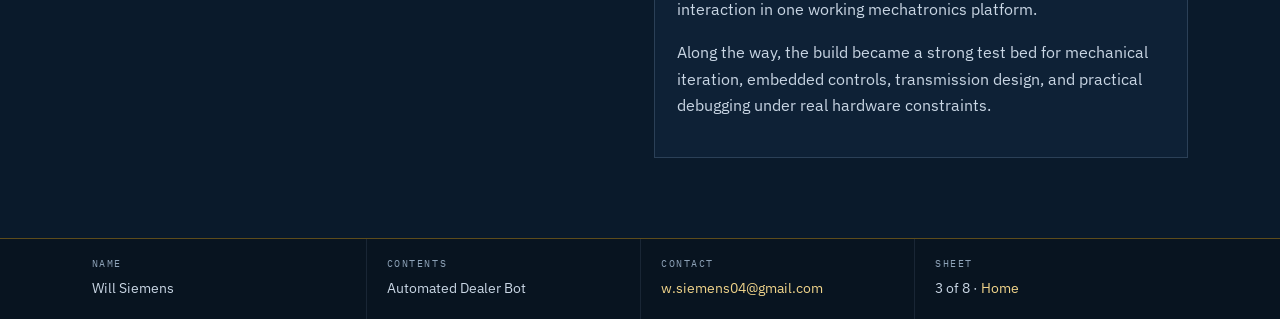
==== commit 1991ae91: "Redesign site with engineering-drawing aesthetic and refreshed copy Replace Inter/Playfair with the " ====
--- a/dealer-bot.html
+++ b/dealer-bot.html
@@ -7,7 +7,7 @@
     <meta name="description" content="Automated dealer bot mechatronics project by Will Siemens, integrating mechanical dispensing, motors, gear and belt transmission systems, and embedded control.">
     <link rel="preconnect" href="https://fonts.googleapis.com">
     <link rel="preconnect" href="https://fonts.gstatic.com" crossorigin>
-    <link href="https://fonts.googleapis.com/css2?family=Inter:wght@400;500;600;700;800;900&family=Playfair+Display:wght@700;800;900&display=swap" rel="stylesheet">
+    <link href="https://fonts.googleapis.com/css2?family=IBM+Plex+Mono:wght@400;500;600&family=IBM+Plex+Sans:wght@400;500;600;700&family=IBM+Plex+Serif:wght@500;600;700&display=swap" rel="stylesheet">
     <link rel="stylesheet" href="style.css">
     <script src="script.js" defer></script>
 
@@ -22,10 +22,8 @@
 
         .demo-video-box,
         .annotation-wheel-card {
-            background: linear-gradient(180deg, rgba(16, 41, 70, 0.86), rgba(11, 29, 50, 0.94));
+            background: var(--surface);
             border: 1px solid var(--line);
-            border-radius: var(--radius);
-            box-shadow: var(--shadow-sm);
             padding: 0.8rem;
             overflow: hidden;
         }
@@ -33,9 +31,8 @@
         .demo-video-box video {
             width: 100%;
             display: block;
-            border-radius: var(--radius-sm);
-            background: #071523;
-            border: 1px solid rgba(179, 194, 218, 0.18);
+            background: var(--field-deep);
+            border: 1px solid var(--line);
             max-height: 560px;
             object-fit: contain;
         }
@@ -43,17 +40,13 @@
         .demo-video-box h3 {
             margin-top: 0.9rem;
             margin-bottom: 0.4rem;
-            color: var(--gold-soft);
+            color: var(--gold-pale);
         }
 
         .demo-video-box p {
             font-size: 0.9rem;
             margin-bottom: 0;
             color: var(--muted);
-        }
-
-        .dealer-highlight {
-            border-left: 3px solid var(--california-gold);
         }
 
         .annotation-wheel {
@@ -66,9 +59,8 @@
         .annotation-stage {
             position: relative;
             min-height: 420px;
-            background: #071523;
-            border: 1px solid rgba(179, 194, 218, 0.18);
-            border-radius: var(--radius-sm);
+            background: var(--field-deep);
+            border: 1px solid var(--line);
             overflow: hidden;
         }
 
@@ -91,7 +83,7 @@
             width: 100%;
             height: 100%;
             object-fit: contain;
-            background: #071523;
+            background: var(--field-deep);
         }
 
         .annotation-controls {
@@ -108,34 +100,31 @@
             pointer-events: auto;
             appearance: none;
             border: 1px solid rgba(253, 181, 21, 0.4);
-            background: rgba(7, 21, 35, 0.88);
-            color: var(--gold-soft);
-            border-radius: var(--radius-sm);
+            background: rgba(8, 20, 32, 0.88);
+            color: var(--gold-pale);
             min-width: 2.65rem;
             min-height: 2.65rem;
             font-size: 1.35rem;
-            font-weight: 900;
+            font-weight: 600;
             cursor: pointer;
-            transition: transform 0.18s ease, background 0.18s ease, border-color 0.18s ease;
+            transition: background 0.18s ease, border-color 0.18s ease;
         }
 
         .annotation-button:hover {
-            transform: translateY(-2px);
             background: rgba(253, 181, 21, 0.14);
-            border-color: var(--california-gold);
+            border-color: var(--gold);
         }
 
         .annotation-caption-panel {
             display: flex;
             flex-direction: column;
             justify-content: space-between;
-            border-left: 3px solid var(--california-gold);
+            border-left: 1px solid var(--line);
             padding: 1.15rem;
-            background: rgba(255, 255, 255, 0.03);
         }
 
         .annotation-caption-panel h3 {
-            color: var(--gold-soft);
+            color: var(--gold-pale);
             margin-bottom: 0.65rem;
         }
 
@@ -146,8 +135,9 @@
 
         .annotation-count {
             color: var(--muted);
-            font-size: 0.78rem;
-            font-weight: 900;
+            font-family: var(--font-mono);
+            font-size: 0.68rem;
+            font-weight: 500;
             letter-spacing: 0.14em;
             text-transform: uppercase;
             margin-bottom: 0.65rem;
@@ -163,20 +153,18 @@
         .annotation-thumb {
             appearance: none;
             padding: 0;
-            border: 1px solid rgba(179, 194, 218, 0.2);
-            background: #071523;
-            border-radius: var(--radius-sm);
+            border: 1px solid var(--line);
+            background: var(--field-deep);
             overflow: hidden;
             cursor: pointer;
             opacity: 0.62;
-            transition: opacity 0.18s ease, border-color 0.18s ease, transform 0.18s ease;
+            transition: opacity 0.18s ease, border-color 0.18s ease;
         }
 
         .annotation-thumb:hover,
         .annotation-thumb.is-active {
             opacity: 1;
-            border-color: var(--california-gold);
-            transform: translateY(-1px);
+            border-color: var(--gold);
         }
 
         .annotation-thumb img {
@@ -235,7 +223,7 @@
     <main class="page-shell">
         <section class="project-hero reverse">
             <div class="project-copy">
-                <p class="eyebrow">Completed automated mechatronics system</p>
+                <p class="eyebrow">Automated mechatronics build · Completed</p>
                 <h1>Dealer Bot</h1>
                 <div class="project-meta">
                     <span class="meta-pill">ESP32</span>
@@ -258,7 +246,7 @@
                 <h2>System goals</h2>
             </div>
             <div>
-                <p>This project integrates a moving mechanical assembly with microcontroller-driven logic. The main goal was to create a machine that could combine the common functions of shuffling and dealing into one compact system.</p>
+                <p>This project integrates a moving mechanical assembly with microcontroller-driven logic. The goal was to build a machine that combines shuffling and dealing into one compact system.</p>
                 <p>The core engineering challenge was to separate a single card from a stack, move it into a controlled eject position, and direct it toward the correct player location. The finished build combines mechanical design, rapid prototyping, motor control, transmission design, web-based interaction, and iterative testing.</p>
             </div>
         </section>
@@ -276,7 +264,7 @@
                     <p>Engineered a friction-based roller and feed concept to separate and deal single cards from a standard deck while reducing jams. The chassis and brackets were modeled in SolidWorks and 3D printed.</p>
                 </div>
 
-                <div class="spec-box dealer-highlight">
+                <div class="spec-box">
                     <h4>Transmission systems</h4>
                     <p>Used gear trains and belt drive systems as the main mechanical transmission methods to transfer motor output into controlled hopper movement, pusher motion, card feeding, and rotational positioning.</p>
                 </div>
@@ -423,18 +411,20 @@
                 <p class="eyebrow">Completed build</p>
                 <h2>Final outcomes</h2>
             </div>
-            <div class="feature-panel dealer-highlight">
-                <p>The completed project demonstrates a functional automated dealer bot that can organize cards, execute controlled dealing motions, and support smoother game flow through embedded control.</p>
-                <p>The final system successfully combines mechanical card handling, gear and belt transmission, motor-driven actuation, calibration logic, and user interaction into one working mechatronics platform.</p>
-                <p>The project became a strong test bed for mechanical iteration, embedded controls, transmission design, and practical debugging under real hardware constraints.</p>
+            <div class="feature-panel">
+                <p>The finished dealer bot organizes cards, executes controlled dealing motions, and keeps a game moving through embedded control.</p>
+                <p>It brings together mechanical card handling, gear and belt transmission, motor-driven actuation, calibration logic, and user interaction in one working mechatronics platform.</p>
+                <p>Along the way, the build became a strong test bed for mechanical iteration, embedded controls, transmission design, and practical debugging under real hardware constraints.</p>
             </div>
         </section>
     </main>
 
     <footer class="site-footer">
         <div class="footer-shell">
-            <span>© 2026 Will Siemens</span>
-            <span><a href="index.html">Back to home</a></span>
+            <div class="tb-cell"><span class="tb-label">Name</span><span class="tb-value">Will Siemens</span></div>
+            <div class="tb-cell"><span class="tb-label">Contents</span><span class="tb-value">Automated Dealer Bot</span></div>
+            <div class="tb-cell"><span class="tb-label">Contact</span><span class="tb-value"><a href="mailto:w.siemens04@gmail.com">w.siemens04@gmail.com</a></span></div>
+            <div class="tb-cell"><span class="tb-label">Sheet</span><span class="tb-value">3 of 8 · <a href="index.html">Home</a></span></div>
         </div>
     </footer>
 
--- a/style.css
+++ b/style.css
@@ -1,29 +1,27 @@
 /* ============================================================
    Will Siemens Portfolio
-   Dark UC Berkeley inspired static portfolio styling
+   Berkeley blue and gold, set like an engineering drawing:
+   flat surfaces, hairline rules, mono notation, square corners.
    ============================================================ */
 
 :root {
-    --berkeley-blue: #003262;
-    --berkeley-blue-dark: #061423;
-    --berkeley-blue-deep: #081a2d;
-    --berkeley-blue-mid: #102746;
-    --california-gold: #fdb515;
-    --gold-deep: #caa54b;
-    --gold-soft: #ffe6a3;
-    --ink: #f7f9ff;
-    --ink-soft: #dce5f3;
-    --muted: #9dacbf;
-    --surface: #0c1d33;
-    --surface-2: #102946;
-    --surface-3: #162f4f;
-    --line: rgba(179, 194, 218, 0.2);
-    --line-strong: rgba(253, 181, 21, 0.45);
-    --shadow-sm: 0 14px 32px rgba(0, 0, 0, 0.26);
-    --shadow-md: 0 28px 80px rgba(0, 0, 0, 0.38);
-    --radius: 5px;
-    --radius-sm: 2px;
-    --max-width: 1180px;
+    --field: #0a1a2b;
+    --field-deep: #081420;
+    --surface: #0e2136;
+    --surface-2: #122844;
+    --ink: #eef3f9;
+    --ink-soft: #c9d6e4;
+    --muted: #8ea3b8;
+    --gold: #fdb515;
+    --gold-dim: #c99f3f;
+    --gold-pale: #f0d48a;
+    --line: rgba(148, 175, 205, 0.22);
+    --line-faint: rgba(148, 175, 205, 0.12);
+    --line-gold: rgba(253, 181, 21, 0.35);
+    --font-serif: "IBM Plex Serif", Georgia, "Times New Roman", serif;
+    --font-sans: "IBM Plex Sans", "Segoe UI", Helvetica, Arial, sans-serif;
+    --font-mono: "IBM Plex Mono", Consolas, "Courier New", monospace;
+    --max-width: 1140px;
 }
 
 * {
@@ -34,31 +32,30 @@
 
 html {
     scroll-behavior: smooth;
-    background: var(--berkeley-blue-dark);
+    background: var(--field-deep);
 }
 
 body {
-    font-family: "Inter", -apple-system, BlinkMacSystemFont, "Segoe UI", sans-serif;
+    font-family: var(--font-sans);
     color: var(--ink);
-    background:
-        radial-gradient(circle at 78% 12%, rgba(253, 181, 21, 0.1), transparent 28rem),
-        linear-gradient(180deg, #071424 0%, #0a1b2e 46%, #071321 100%);
+    background: var(--field);
     line-height: 1.65;
     min-height: 100vh;
     -webkit-font-smoothing: antialiased;
     text-rendering: optimizeLegibility;
 }
 
+/* Faint graph-paper rule, like engineering paper */
 body::before {
     content: "";
     position: fixed;
     inset: 0;
     pointer-events: none;
     background-image:
-        linear-gradient(rgba(255, 255, 255, 0.022) 1px, transparent 1px),
-        linear-gradient(90deg, rgba(255, 255, 255, 0.022) 1px, transparent 1px);
-    background-size: 44px 44px;
-    mask-image: linear-gradient(180deg, rgba(0, 0, 0, 0.7), transparent 74%);
+        linear-gradient(rgba(148, 175, 205, 0.045) 1px, transparent 1px),
+        linear-gradient(90deg, rgba(148, 175, 205, 0.045) 1px, transparent 1px);
+    background-size: 56px 56px;
+    mask-image: linear-gradient(180deg, rgba(0, 0, 0, 0.55), transparent 80%);
 }
 
 img {
@@ -76,7 +73,8 @@
     margin-bottom: 1.05rem;
 }
 
-ul {
+ul,
+ol {
     padding-left: 1.15rem;
     color: var(--ink-soft);
 }
@@ -87,6 +85,15 @@
 
 strong {
     color: var(--ink);
+}
+
+::selection {
+    background: rgba(253, 181, 21, 0.28);
+}
+
+:focus-visible {
+    outline: 2px solid var(--gold);
+    outline-offset: 2px;
 }
 
 /* Header */
@@ -94,15 +101,14 @@
     position: sticky;
     top: 0;
     z-index: 20;
-    background: rgba(7, 20, 36, 0.93);
-    border-bottom: 1px solid rgba(253, 181, 21, 0.24);
-    backdrop-filter: blur(18px);
+    background: var(--field-deep);
+    border-bottom: 1px solid var(--line);
 }
 
 .nav-shell {
     max-width: var(--max-width);
     margin: 0 auto;
-    padding: 0.85rem 1.35rem;
+    padding: 0.9rem 1.35rem;
     display: flex;
     align-items: center;
     justify-content: space-between;
@@ -118,19 +124,19 @@
 }
 
 .brand-name {
-    font-family: "Playfair Display", Georgia, serif;
-    font-weight: 900;
-    letter-spacing: -0.035em;
-    font-size: 1.28rem;
-    color: var(--gold-soft);
+    font-family: var(--font-serif);
+    font-weight: 600;
+    letter-spacing: -0.01em;
+    font-size: 1.24rem;
+    color: var(--ink);
 }
 
 .brand-tagline {
-    margin-top: 0.28rem;
+    margin-top: 0.3rem;
     color: var(--muted);
-    font-size: 0.68rem;
-    font-weight: 800;
-    letter-spacing: 0.14em;
+    font-family: var(--font-mono);
+    font-size: 0.62rem;
+    letter-spacing: 0.16em;
     text-transform: uppercase;
 }
 
@@ -139,7 +145,7 @@
     align-items: center;
     justify-content: flex-end;
     flex-wrap: wrap;
-    gap: 0.18rem;
+    gap: 0.2rem;
     list-style: none;
     padding: 0;
 }
@@ -154,21 +160,20 @@
     min-height: 2.15rem;
     text-decoration: none;
     color: var(--muted);
-    font-size: 0.78rem;
-    font-weight: 800;
-    letter-spacing: 0.06em;
+    font-family: var(--font-mono);
+    font-size: 0.7rem;
+    font-weight: 500;
+    letter-spacing: 0.08em;
     text-transform: uppercase;
-    padding: 0.42rem 0.62rem;
-    border-radius: var(--radius-sm);
-    border-bottom: 2px solid transparent;
-    transition: color 0.18s ease, border-color 0.18s ease, background 0.18s ease;
+    padding: 0.4rem 0.55rem;
+    border-bottom: 1px solid transparent;
+    transition: color 0.18s ease, border-color 0.18s ease;
 }
 
 .nav-links a:hover,
 .nav-links a.active {
-    color: var(--gold-soft);
-    background: rgba(253, 181, 21, 0.055);
-    border-color: var(--california-gold);
+    color: var(--gold-pale);
+    border-color: var(--gold);
 }
 
 /* Layout */
@@ -177,11 +182,11 @@
     z-index: 1;
     max-width: var(--max-width);
     margin: 0 auto;
-    padding: 3.6rem 1.35rem 5rem;
+    padding: 3.4rem 1.35rem 5rem;
 }
 
 .section {
-    margin-top: 4.6rem;
+    margin-top: 4.5rem;
 }
 
 .section-tight {
@@ -193,14 +198,17 @@
     align-items: flex-end;
     justify-content: space-between;
     gap: 2rem;
-    margin-bottom: 1.35rem;
+    border-top: 1px solid var(--line);
+    padding-top: 1.15rem;
+    margin-bottom: 1.5rem;
 }
 
 .eyebrow {
-    color: var(--california-gold);
-    font-size: 0.76rem;
-    font-weight: 900;
-    letter-spacing: 0.19em;
+    color: var(--gold);
+    font-family: var(--font-mono);
+    font-size: 0.7rem;
+    font-weight: 500;
+    letter-spacing: 0.16em;
     text-transform: uppercase;
     margin-bottom: 0.75rem;
 }
@@ -209,28 +217,36 @@
 h2,
 h3,
 h4 {
+    font-family: var(--font-serif);
+    font-weight: 600;
     color: var(--ink);
-    letter-spacing: -0.03em;
-    line-height: 1.08;
+    letter-spacing: -0.015em;
+    line-height: 1.12;
     overflow-wrap: anywhere;
 }
 
 h1 {
-    font-size: clamp(2.45rem, 5.2vw, 4.6rem);
+    font-size: clamp(2.4rem, 5vw, 4.2rem);
     max-width: 900px;
 }
 
 h2 {
-    font-size: clamp(1.75rem, 3.2vw, 2.8rem);
+    font-size: clamp(1.7rem, 3vw, 2.5rem);
 }
 
 h3 {
-    font-size: clamp(1.16rem, 1.65vw, 1.55rem);
+    font-size: clamp(1.14rem, 1.6vw, 1.45rem);
 }
 
 h4 {
-    font-size: 1rem;
+    font-size: 1.02rem;
     margin-bottom: 0.65rem;
+}
+
+h1 + p,
+h2 + p,
+h3 + p {
+    margin-top: 0.85rem;
 }
 
 .lede {
@@ -246,8 +262,8 @@
 /* Page reveal animation */
 .reveal-on-scroll {
     opacity: 0;
-    transform: translateY(18px);
-    transition: opacity 0.65s ease, transform 0.65s ease;
+    transform: translateY(14px);
+    transition: opacity 0.6s ease, transform 0.6s ease;
 }
 
 .reveal-on-scroll.is-visible {
@@ -267,7 +283,8 @@
     }
 
     .btn,
-    .project-card {
+    .project-card,
+    .nav-links a {
         transition: none;
     }
 }
@@ -277,7 +294,7 @@
     display: flex;
     flex-wrap: wrap;
     gap: 0.75rem;
-    margin-top: 1.45rem;
+    margin-top: 1.5rem;
 }
 
 .btn {
@@ -285,177 +302,177 @@
     align-items: center;
     justify-content: center;
     text-decoration: none;
-    border-radius: var(--radius-sm);
-    padding: 0.78rem 1rem;
+    padding: 0.75rem 1.15rem;
     min-height: 2.75rem;
-    font-weight: 900;
-    font-size: 0.86rem;
-    letter-spacing: 0.01em;
+    font-family: var(--font-mono);
+    font-weight: 600;
+    font-size: 0.76rem;
+    letter-spacing: 0.08em;
+    text-transform: uppercase;
     border: 1px solid transparent;
-    transition: transform 0.18s ease, box-shadow 0.18s ease, background 0.18s ease, border-color 0.18s ease;
-}
-
-.btn:hover {
-    transform: translateY(-2px);
+    transition: background 0.18s ease, border-color 0.18s ease, color 0.18s ease;
 }
 
 .btn-primary {
-    background: var(--california-gold);
-    color: #061423;
-    border-color: var(--california-gold);
-    box-shadow: 0 13px 30px rgba(253, 181, 21, 0.18);
+    background: var(--gold);
+    color: var(--field-deep);
+    border-color: var(--gold);
 }
 
 .btn-primary:hover {
-    background: var(--gold-soft);
-    border-color: var(--gold-soft);
+    background: var(--gold-pale);
+    border-color: var(--gold-pale);
 }
 
 .btn-secondary {
-    background: rgba(255, 255, 255, 0.035);
+    background: transparent;
     color: var(--ink);
     border-color: var(--line);
 }
 
 .btn-secondary:hover {
-    background: rgba(255, 255, 255, 0.075);
-    border-color: rgba(253, 181, 21, 0.32);
-}
-
-/* Home */
+    border-color: var(--gold-dim);
+    color: var(--gold-pale);
+}
+
+/* Home hero */
 .home-hero {
     position: relative;
     display: grid;
-    grid-template-columns: minmax(0, 1.04fr) minmax(280px, 0.72fr);
-    gap: clamp(1.8rem, 5vw, 4.25rem);
+    grid-template-columns: minmax(0, 1fr) minmax(280px, 390px);
+    gap: clamp(2rem, 6vw, 5rem);
     align-items: center;
-    min-height: min(720px, calc(100vh - 5rem));
     padding: clamp(1.5rem, 4vw, 3rem) 0 clamp(2rem, 4vw, 3.5rem);
-}
-
-.home-hero::before {
-    content: "";
-    position: absolute;
-    left: -1.35rem;
-    right: -1.35rem;
-    top: 0;
-    bottom: 0;
-    background:
-        linear-gradient(90deg, rgba(253, 181, 21, 0.075), transparent 24%),
-        linear-gradient(135deg, rgba(16, 41, 70, 0.82), rgba(8, 26, 45, 0.58));
-    border-top: 1px solid rgba(253, 181, 21, 0.18);
-    border-bottom: 1px solid rgba(253, 181, 21, 0.18);
-    z-index: -1;
+    border-bottom: 1px solid var(--line);
 }
 
 .home-copy {
     min-width: 0;
+    max-width: 720px;
     padding: 1rem 0;
 }
 
 .home-title {
-    font-family: "Playfair Display", Georgia, serif;
-    font-size: clamp(4.1rem, 12vw, 8.4rem);
-    line-height: 0.88;
-    letter-spacing: -0.06em;
-    max-width: 760px;
-    margin: 0 0 1.25rem;
-}
-
-.home-title span {
-    display: block;
-}
-
-.home-title span:last-child {
-    color: var(--gold-deep);
+    font-size: clamp(3.4rem, 7.5vw, 6.4rem);
+    line-height: 0.98;
+    letter-spacing: -0.025em;
+    margin: 0 0 1.15rem;
+}
+
+.home-title .name-gold {
+    color: var(--gold-dim);
 }
 
 .home-subtitle {
     color: var(--ink);
-    font-size: clamp(1.2rem, 2.2vw, 1.6rem);
-    font-weight: 700;
-    letter-spacing: -0.03em;
+    font-size: clamp(1.1rem, 2vw, 1.4rem);
+    font-weight: 500;
+    letter-spacing: -0.015em;
     max-width: 680px;
     margin-bottom: 0.7rem;
-}
-
-.credential-line {
-    color: var(--gold-soft);
-    font-size: 0.88rem;
-    font-weight: 850;
-    letter-spacing: 0.08em;
-    text-transform: uppercase;
-    margin: 1.25rem 0 0.25rem;
-}
-
-.credential-line span {
-    color: var(--muted);
-    margin: 0 0.45rem;
 }
 
 .home-portrait {
     position: relative;
     min-width: 0;
-}
-
+    justify-self: end;
+    width: min(100%, 390px);
+}
+
+/* Photo frame with drafting crop marks at the corners */
 .portrait-frame {
     position: relative;
-    border: 1px solid rgba(253, 181, 21, 0.28);
-    background: linear-gradient(180deg, rgba(255, 255, 255, 0.04), rgba(255, 255, 255, 0.01));
-    padding: 0.7rem;
-    box-shadow: var(--shadow-md);
-}
-
-.portrait-frame::before {
+    border: 1px solid var(--line);
+    background: var(--surface);
+    padding: 0.55rem;
+}
+
+.portrait-frame::before,
+.portrait-frame::after {
     content: "";
     position: absolute;
-    left: -0.85rem;
-    bottom: -0.85rem;
-    width: 62%;
-    height: 52%;
-    border-left: 3px solid var(--california-gold);
-    border-bottom: 3px solid var(--california-gold);
-    z-index: -1;
+    width: 16px;
+    height: 16px;
+    pointer-events: none;
+}
+
+.portrait-frame::before {
+    top: -1px;
+    left: -1px;
+    border-top: 2px solid var(--gold);
+    border-left: 2px solid var(--gold);
+}
+
+.portrait-frame::after {
+    bottom: -1px;
+    right: -1px;
+    border-bottom: 2px solid var(--gold);
+    border-right: 2px solid var(--gold);
 }
 
 .portrait-frame img {
     width: 100%;
-    height: clamp(340px, 52vh, 540px);
+    height: clamp(360px, 48vh, 500px);
     object-fit: cover;
-    object-position: center 18%;
-    border-radius: var(--radius-sm);
+    object-position: center 16%;
     filter: saturate(0.96) contrast(1.02);
 }
 
+/* Grids */
 .project-grid,
 .skills-grid,
 .specs-grid,
 .stats-grid {
     display: grid;
-    gap: 1rem;
+    gap: 1.1rem;
 }
 
 .project-grid {
-    grid-template-columns: repeat(3, minmax(0, 1fr));
+    grid-template-columns: repeat(2, minmax(0, 1fr));
 }
 
 .skills-grid,
 .specs-grid {
     grid-template-columns: repeat(3, minmax(0, 1fr));
-}
-
+    gap: 1.75rem 2.25rem;
+}
+
+/* Spec entries read as ruled drawing notes, not cards */
+.spec-box,
+.skill-card {
+    background: transparent;
+    border: 0;
+    border-top: 1px solid var(--line);
+    padding: 1.05rem 0 0;
+}
+
+.spec-box h4,
+.skill-card h4 {
+    color: var(--gold-pale);
+    position: relative;
+    padding-top: 0.6rem;
+}
+
+.spec-box h4::before,
+.skill-card h4::before {
+    content: "";
+    position: absolute;
+    top: -1.05rem;
+    left: 0;
+    width: 2rem;
+    border-top: 3px solid var(--gold);
+}
+
+/* Boxed panels: flat, single hairline */
 .card,
 .project-card,
-.spec-box,
 .stat-card,
 .feature-panel,
 .image-box,
 .media-card,
 .credit-block {
-    background: linear-gradient(180deg, rgba(16, 41, 70, 0.86), rgba(11, 29, 50, 0.94));
+    background: var(--surface);
     border: 1px solid var(--line);
-    border-radius: var(--radius);
-    box-shadow: var(--shadow-sm);
 }
 
 .project-card {
@@ -465,24 +482,26 @@
     display: flex;
     flex-direction: column;
     min-height: 100%;
-    transition: transform 0.2s ease, box-shadow 0.2s ease, border-color 0.2s ease;
+    transition: border-color 0.2s ease;
 }
 
 .project-card:hover {
-    transform: translateY(-4px);
-    border-color: rgba(253, 181, 21, 0.42);
-    box-shadow: var(--shadow-md);
+    border-color: var(--gold-dim);
+}
+
+.project-card:hover h3 {
+    color: var(--gold-pale);
 }
 
 .project-card img {
     width: 100%;
-    height: 198px;
+    height: 230px;
     object-fit: cover;
     border-bottom: 1px solid var(--line);
 }
 
 .project-card-body {
-    padding: 1.1rem;
+    padding: 1.2rem;
     display: flex;
     flex-direction: column;
     flex: 1;
@@ -495,42 +514,42 @@
 
 .project-card-body h3 {
     margin-bottom: 0.55rem;
+    transition: color 0.2s ease;
 }
 
 .tag-row {
     display: flex;
     flex-wrap: wrap;
-    gap: 0.38rem;
+    gap: 0.4rem;
     margin-top: auto;
-    padding-top: 1rem;
+    padding-top: 1.05rem;
 }
 
 .tag,
 .meta-pill {
     display: inline-flex;
     align-items: center;
-    border-radius: var(--radius-sm);
-    background: rgba(253, 181, 21, 0.09);
-    border: 1px solid rgba(253, 181, 21, 0.22);
-    color: var(--gold-soft);
-    font-weight: 850;
+    background: transparent;
+    border: 1px solid rgba(253, 181, 21, 0.3);
+    color: var(--gold-pale);
+    font-family: var(--font-mono);
+    font-weight: 500;
+    letter-spacing: 0.05em;
+    text-transform: uppercase;
 }
 
 .tag {
-    font-size: 0.68rem;
-    padding: 0.24rem 0.46rem;
-    letter-spacing: 0.02em;
-}
-
-.skill-card,
-.feature-panel,
-.spec-box {
-    padding: 1.25rem;
-}
-
-.skill-card h4,
-.spec-box h4 {
-    color: var(--gold-soft);
+    font-size: 0.62rem;
+    padding: 0.26rem 0.48rem;
+}
+
+.feature-panel {
+    padding: 1.35rem;
+}
+
+.feature-panel h3,
+.feature-panel h4 {
+    color: var(--gold-pale);
 }
 
 .clean-list {
@@ -549,24 +568,21 @@
     position: absolute;
     left: 0;
     top: 0.72rem;
-    width: 0.34rem;
-    height: 0.34rem;
-    background: var(--california-gold);
-    border-radius: 1px;
-}
-
+    width: 0.32rem;
+    height: 0.32rem;
+    background: var(--gold);
+}
+
+/* Contact band */
 .contact-card {
     display: grid;
     grid-template-columns: minmax(0, 1fr) auto;
     gap: 2rem;
     align-items: center;
-    background: linear-gradient(135deg, rgba(0, 50, 98, 0.9), rgba(11, 30, 51, 0.95));
+    background: var(--surface);
     color: var(--ink);
-    border: 1px solid var(--line-strong);
-    border-left: 3px solid var(--california-gold);
-    border-radius: var(--radius);
+    border: 1px solid var(--line-gold);
     padding: clamp(1.35rem, 3vw, 2.25rem);
-    box-shadow: var(--shadow-md);
 }
 
 .contact-card h2,
@@ -575,31 +591,21 @@
 }
 
 .contact-card p {
-    opacity: 0.82;
+    color: var(--ink-soft);
     margin-bottom: 0;
-}
-
-.contact-card .btn-primary {
-    box-shadow: none;
-}
-
-.contact-card .btn-secondary {
-    background: rgba(255, 255, 255, 0.06);
-    color: var(--ink);
-    border-color: rgba(255, 255, 255, 0.18);
 }
 
 /* Project pages */
 .project-hero {
     display: grid;
     grid-template-columns: minmax(0, 1fr) minmax(300px, 0.82fr);
-    gap: 2rem;
+    gap: 2.25rem;
     align-items: center;
-    margin-bottom: 3.4rem;
+    margin-bottom: 3.2rem;
 }
 
 .project-hero h1 {
-    font-size: clamp(2.4rem, 4.8vw, 4.35rem);
+    font-size: clamp(2.3rem, 4.4vw, 3.8rem);
 }
 
 .project-hero.reverse {
@@ -621,37 +627,61 @@
 .project-meta {
     display: flex;
     flex-wrap: wrap;
-    gap: 0.48rem;
+    gap: 0.45rem;
     margin: 1.15rem 0 1.25rem;
 }
 
 .meta-pill {
-    padding: 0.34rem 0.58rem;
-    font-size: 0.76rem;
+    padding: 0.32rem 0.55rem;
+    font-size: 0.66rem;
 }
 
 .project-media {
+    position: relative;
     min-width: 0;
+    border: 1px solid var(--line);
+    background: var(--surface);
+    padding: 0.55rem;
+}
+
+.project-media::before,
+.project-media::after {
+    content: "";
+    position: absolute;
+    width: 16px;
+    height: 16px;
+    pointer-events: none;
+}
+
+.project-media::before {
+    top: -1px;
+    left: -1px;
+    border-top: 2px solid var(--gold);
+    border-left: 2px solid var(--gold);
+}
+
+.project-media::after {
+    bottom: -1px;
+    right: -1px;
+    border-bottom: 2px solid var(--gold);
+    border-right: 2px solid var(--gold);
 }
 
 .project-media img,
 .media-card img {
     width: 100%;
-    border-radius: var(--radius-sm);
     object-fit: cover;
 }
 
 .project-media img {
     max-height: 500px;
     aspect-ratio: 4 / 3;
-    border: 1px solid var(--line);
-    box-shadow: var(--shadow-md);
 }
 
 .project-media.contain img,
 .media-card.contain img {
     object-fit: contain;
-    background: #071523;
+    background: var(--field-deep);
 }
 
 .spec-box p {
@@ -660,19 +690,18 @@
 }
 
 .image-box {
-    padding: 0.72rem;
+    padding: 0.6rem;
     margin: 0;
     overflow: hidden;
     align-self: start;
 }
 
 .image-box img {
-    border-radius: var(--radius-sm);
     width: 100%;
     height: auto;
     max-height: 560px;
     object-fit: contain;
-    background: #071523;
+    background: var(--field-deep);
 }
 
 .image-box.image-photo img {
@@ -681,6 +710,12 @@
     object-position: center;
 }
 
+.image-box.image-top img {
+    height: min(52vw, 520px);
+    object-fit: cover;
+    object-position: center top;
+}
+
 .image-box.image-compact img {
     max-height: 340px;
     object-fit: contain;
@@ -688,15 +723,22 @@
 
 .caption {
     color: var(--muted);
-    font-size: 0.82rem;
-    margin: 0.75rem 0 0.05rem;
-    text-align: center;
+    font-family: var(--font-mono);
+    font-size: 0.72rem;
+    line-height: 1.55;
+    margin: 0.7rem 0.15rem 0.1rem;
+    text-align: left;
+}
+
+.caption strong {
+    color: var(--gold-pale);
+    font-weight: 600;
 }
 
 .two-column {
     display: grid;
     grid-template-columns: repeat(2, minmax(0, 1fr));
-    gap: 1.35rem;
+    gap: 1.75rem;
     align-items: start;
 }
 
@@ -712,7 +754,7 @@
 }
 
 .media-card {
-    padding: 0.7rem;
+    padding: 0.6rem;
 }
 
 .media-card img {
@@ -721,8 +763,8 @@
 
 .divider {
     height: 1px;
-    background: linear-gradient(90deg, transparent, rgba(253, 181, 21, 0.48), transparent);
-    margin: 3.5rem 0;
+    background: var(--line);
+    margin: 3.4rem 0;
 }
 
 .stats-grid {
@@ -736,53 +778,87 @@
 
 .stat-card big {
     display: block;
-    font-size: clamp(2rem, 4vw, 3rem);
+    font-family: var(--font-serif);
+    font-size: clamp(2rem, 4vw, 2.9rem);
     line-height: 1;
-    color: var(--california-gold);
-    font-weight: 900;
-    margin-bottom: 0.45rem;
-    letter-spacing: -0.05em;
+    color: var(--gold);
+    font-weight: 600;
+    margin-bottom: 0.5rem;
+    letter-spacing: -0.02em;
 }
 
 .stat-card span {
     color: var(--ink-soft);
-    font-weight: 700;
+    font-size: 0.92rem;
 }
 
 .credit-block {
-    padding: 1.15rem;
+    padding: 1.15rem 1.25rem;
     color: var(--muted);
-    font-size: 0.9rem;
+    font-size: 0.88rem;
+}
+
+.credit-block p {
+    color: var(--muted);
+    font-size: 0.88rem;
+    margin-bottom: 0.55rem;
 }
 
 .credit-block h4 {
-    color: var(--gold-soft);
-}
-
+    color: var(--gold-pale);
+}
+
+/* Footer set like a drawing title block */
 .site-footer {
     position: relative;
     z-index: 1;
-    border-top: 1px solid var(--line);
-    padding: 1.8rem 1.35rem;
-    color: var(--muted);
-    background: rgba(5, 17, 31, 0.75);
+    border-top: 1px solid var(--line-gold);
+    background: var(--field-deep);
 }
 
 .footer-shell {
     max-width: var(--max-width);
     margin: 0 auto;
+    padding: 0 1.35rem;
+    display: grid;
+    grid-template-columns: repeat(4, minmax(0, 1fr));
+}
+
+.tb-cell {
     display: flex;
-    justify-content: space-between;
-    gap: 1rem;
-    flex-wrap: wrap;
-    font-size: 0.88rem;
-}
-
+    flex-direction: column;
+    gap: 0.3rem;
+    padding: 1.1rem 1.25rem 1.2rem;
+    border-left: 1px solid var(--line-faint);
+    min-width: 0;
+}
+
+.tb-cell:first-child {
+    border-left: 0;
+    padding-left: 0;
+}
+
+.tb-label {
+    color: var(--muted);
+    font-family: var(--font-mono);
+    font-size: 0.6rem;
+    letter-spacing: 0.16em;
+    text-transform: uppercase;
+}
+
+.tb-value {
+    color: var(--ink-soft);
+    font-size: 0.86rem;
+    overflow-wrap: anywhere;
+}
+
+.tb-value a,
 .footer-shell a {
-    color: var(--gold-soft);
+    color: var(--gold-pale);
     text-decoration: none;
 }
 
+.tb-value a:hover,
 .footer-shell a:hover {
     text-decoration: underline;
 }
@@ -801,7 +877,6 @@
         order: initial;
     }
 
-    .project-grid,
     .skills-grid,
     .specs-grid,
     .media-grid.four {
@@ -818,15 +893,27 @@
         justify-content: flex-start;
     }
 
-    .home-hero {
-        min-height: auto;
+    .home-portrait {
+        justify-self: start;
+        width: min(100%, 360px);
     }
 
     .portrait-frame img {
         height: auto;
-        min-height: 0;
-        max-height: none;
-        aspect-ratio: 16 / 10;
+        aspect-ratio: 4 / 5;
+    }
+
+    .footer-shell {
+        grid-template-columns: repeat(2, minmax(0, 1fr));
+    }
+
+    .tb-cell {
+        padding: 1rem 1.1rem;
+    }
+
+    .tb-cell:nth-child(odd) {
+        border-left: 0;
+        padding-left: 0;
     }
 }
 
@@ -853,31 +940,26 @@
         grid-template-columns: 1fr;
     }
 
-    .home-hero::before {
-        left: -1rem;
-        right: -1rem;
-    }
-
     .home-title {
-        font-size: clamp(3.35rem, 20vw, 5.5rem);
-    }
-
-    .credential-line {
-        font-size: 0.76rem;
+        font-size: clamp(2.9rem, 15vw, 4.6rem);
+    }
+
+    .home-portrait {
+        width: min(100%, 320px);
     }
 
     .nav-links a {
-        padding: 0.4rem 0.52rem;
-        font-size: 0.74rem;
+        padding: 0.38rem 0.48rem;
+        font-size: 0.66rem;
     }
 
     h1,
     .project-hero h1 {
-        font-size: 2.35rem;
+        font-size: 2.25rem;
     }
 
     h2 {
-        font-size: 1.74rem;
+        font-size: 1.65rem;
     }
 
     .button-row {
@@ -888,7 +970,22 @@
         width: 100%;
     }
 
-    .image-box.image-photo img {
+    .image-box.image-photo img,
+    .image-box.image-top img {
         height: auto;
     }
-}
+
+    .footer-shell {
+        grid-template-columns: 1fr;
+    }
+
+    .tb-cell {
+        border-left: 0;
+        padding: 0.85rem 0;
+        border-top: 1px solid var(--line-faint);
+    }
+
+    .tb-cell:first-child {
+        border-top: 0;
+    }
+}
